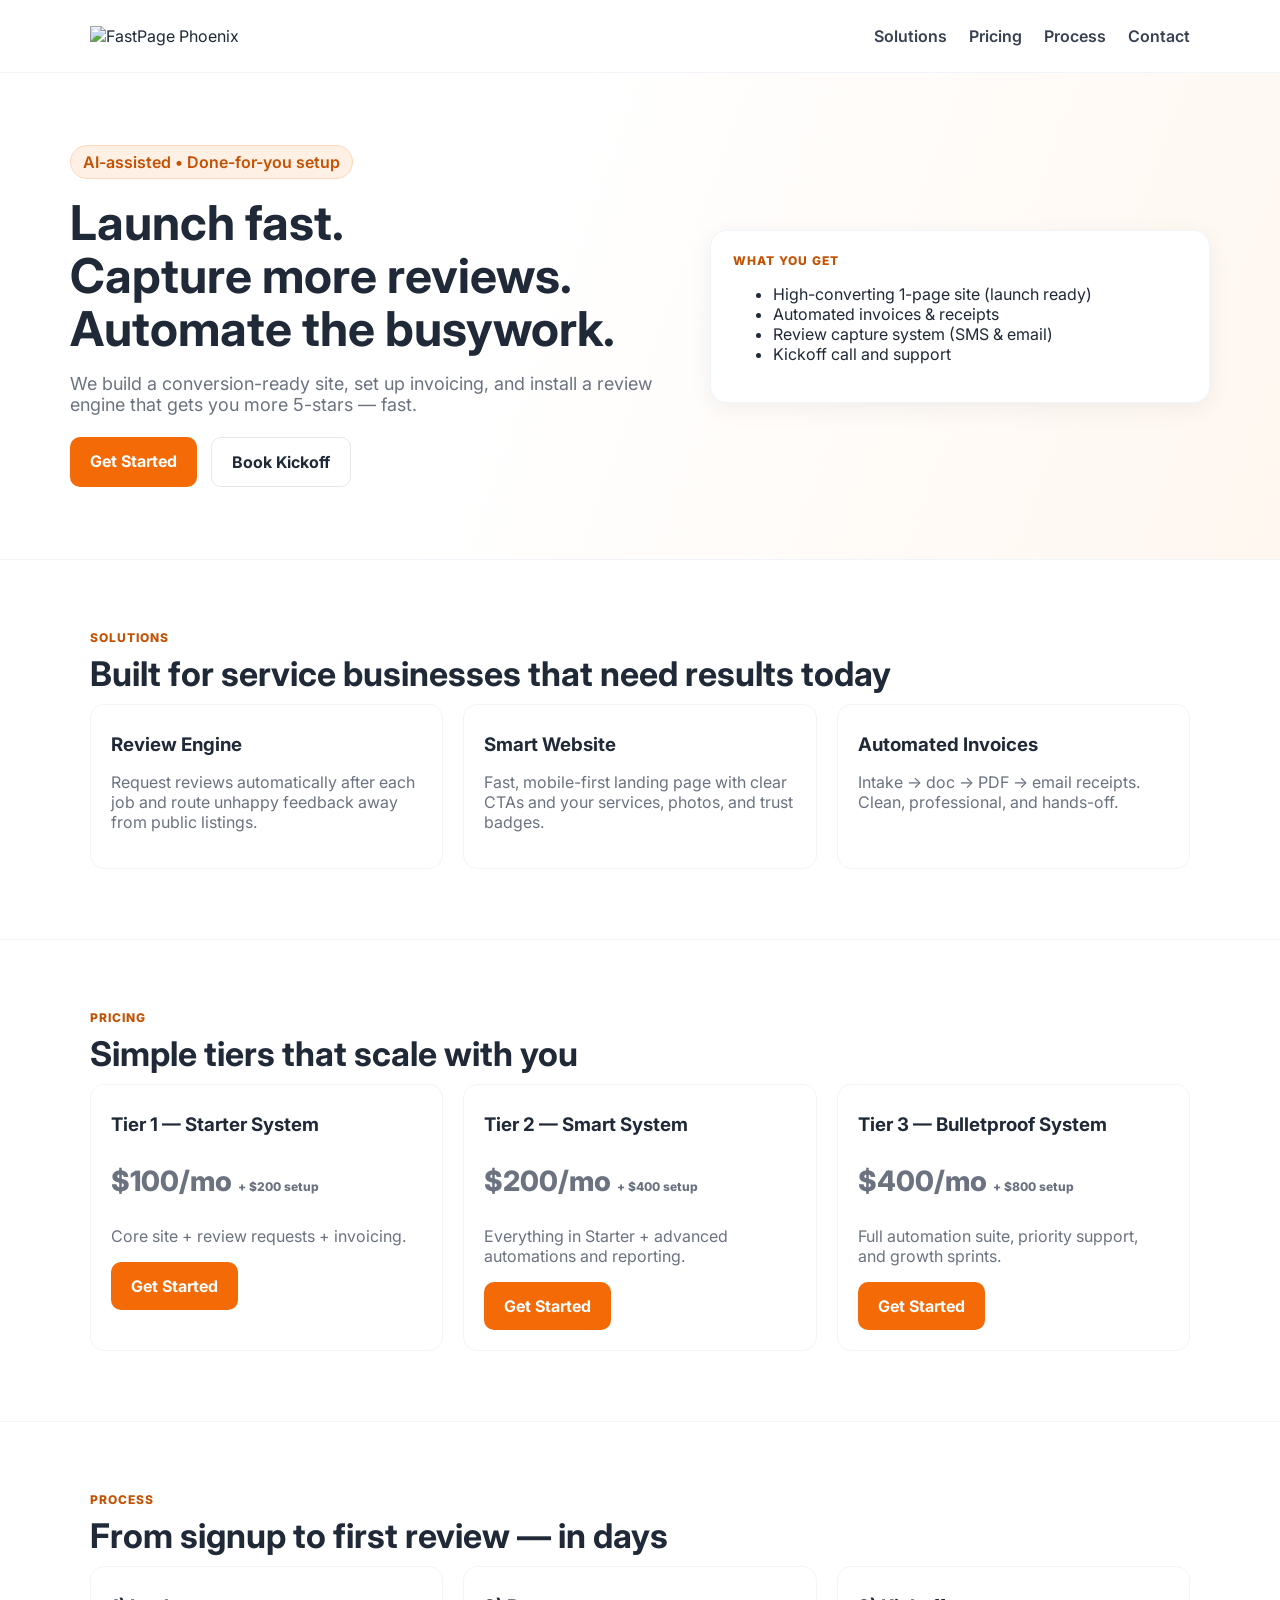
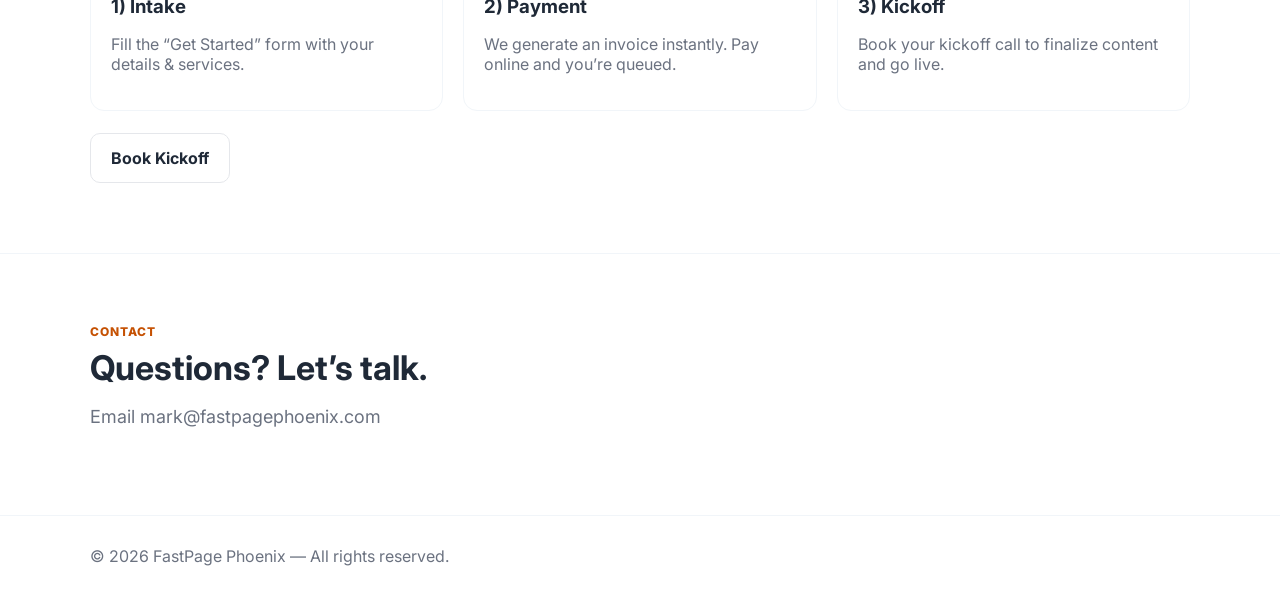
==== index.html @ f7ced263 "Rename assets/index.html to index.html" ====
<!doctype html>
<html lang="en">
<head>
  <meta charset="utf-8">
  <meta name="viewport" content="width=device-width,initial-scale=1">
  <title>FastPage Phoenix — Automated Websites & Reviews</title>
  <meta name="description" content="FastPage Phoenix helps local businesses launch fast websites, automate invoices, and capture more reviews.">
  <link rel="preconnect" href="https://fonts.googleapis.com"><link rel="preconnect" href="https://fonts.gstatic.com" crossorigin>
  <link href="https://fonts.googleapis.com/css2?family=Inter:wght@400;600;700;800&display=swap" rel="stylesheet">
  <link rel="stylesheet" href="assets/styles.css">
  <link rel="icon" href="assets/logo.png">
</head>
<body>

  <!-- Header -->
  <header class="header">
    <div class="container header-inner">
      <a class="logo" href="/"><img src="assets/logo.png" alt="FastPage Phoenix"></a>
      <nav class="nav" id="nav">
        <a href="#solutions">Solutions</a>
        <a href="#pricing">Pricing</a>
        <a href="#process">Process</a>
        <a href="#contact">Contact</a>
      </nav>
      <button class="menu-btn" onclick="document.getElementById('nav').style.display = (getComputedStyle(document.getElementById('nav')).display==='none'?'flex':'none')">
        Menu
      </button>
    </div>
  </header>

  <!-- Hero -->
  <section class="hero">
    <div class="container hero-inner">
      <div>
        <span class="badge">AI-assisted • Done-for-you setup</span>
        <h1>Launch fast. <br>Capture more reviews. <br>Automate the busywork.</h1>
        <p class="lede">We build a conversion-ready site, set up invoicing, and install a review engine that gets you more 5-stars — fast.</p>
        <div class="cta">
          <!-- Get Started (Google Form) -->
          <a class="btn btn-primary" target="_blank" rel="noopener"
             href="https://docs.google.com/forms/d/e/1FAIpQLSdMvU1Q_uMqbqT7hCtHx8H9uA9_5kSIBjVQcC4Zzkyh6FXNuA/viewform?usp=header">
            Get Started
          </a>
          <!-- Book Kickoff (Calendar) -->
          <a class="btn btn-ghost" target="_blank" rel="noopener"
             href="https://calendar.google.com/appointments/schedules/AcZssZ1zeyK4Tsy1887gyOezfktqXX1PxUopgLDgEw5p9P5_sXHx3xIissY-zIVmt_YNu31w_pUWY5rR">
            Book Kickoff
          </a>
        </div>
      </div>

      <!-- Quick explainer card -->
      <div class="hero-card">
        <div class="kicker">What you get</div>
        <ul>
          <li>High-converting 1-page site (launch ready)</li>
          <li>Automated invoices & receipts</li>
          <li>Review capture system (SMS & email)</li>
          <li>Kickoff call and support</li>
        </ul>
      </div>
    </div>
  </section>

  <!-- Solutions -->
  <section id="solutions" class="section">
    <div class="container">
      <div class="kicker">Solutions</div>
      <h2>Built for service businesses that need results today</h2>
      <div class="grid-3">
        <div class="card">
          <h3>Review Engine</h3>
          <p>Request reviews automatically after each job and route unhappy feedback away from public listings.</p>
        </div>
        <div class="card">
          <h3>Smart Website</h3>
          <p>Fast, mobile-first landing page with clear CTAs and your services, photos, and trust badges.</p>
        </div>
        <div class="card">
          <h3>Automated Invoices</h3>
          <p>Intake → doc → PDF → email receipts. Clean, professional, and hands-off.</p>
        </div>
      </div>
    </div>
  </section>

  <!-- Pricing -->
  <section id="pricing" class="section pricing">
    <div class="container">
      <div class="kicker">Pricing</div>
      <h2>Simple tiers that scale with you</h2>
      <div class="grid-3">
        <div class="card">
          <h3>Tier 1 — Starter System</h3>
          <p class="price">$100/mo <span class="small">+ $200 setup</span></p>
          <p>Core site + review requests + invoicing.</p>
          <a class="btn btn-primary" target="_blank" rel="noopener"
             href="https://docs.google.com/forms/d/e/1FAIpQLSdMvU1Q_uMqbqT7hCtHx8H9uA9_5kSIBjVQcC4Zzkyh6FXNuA/viewform?usp=header">Get Started</a>
        </div>
        <div class="card">
          <h3>Tier 2 — Smart System</h3>
          <p class="price">$200/mo <span class="small">+ $400 setup</span></p>
          <p>Everything in Starter + advanced automations and reporting.</p>
          <a class="btn btn-primary" target="_blank" rel="noopener"
             href="https://docs.google.com/forms/d/e/1FAIpQLSdMvU1Q_uMqbqT7hCtHx8H9uA9_5kSIBjVQcC4Zzkyh6FXNuA/viewform?usp=header">Get Started</a>
        </div>
        <div class="card">
          <h3>Tier 3 — Bulletproof System</h3>
          <p class="price">$400/mo <span class="small">+ $800 setup</span></p>
          <p>Full automation suite, priority support, and growth sprints.</p>
          <a class="btn btn-primary" target="_blank" rel="noopener"
             href="https://docs.google.com/forms/d/e/1FAIpQLSdMvU1Q_uMqbqT7hCtHx8H9uA9_5kSIBjVQcC4Zzkyh6FXNuA/viewform?usp=header">Get Started</a>
        </div>
      </div>
    </div>
  </section>

  <!-- Process -->
  <section id="process" class="section">
    <div class="container">
      <div class="kicker">Process</div>
      <h2>From signup to first review — in days</h2>
      <div class="grid-3">
        <div class="card"><h3>1) Intake</h3><p>Fill the “Get Started” form with your details & services.</p></div>
        <div class="card"><h3>2) Payment</h3><p>We generate an invoice instantly. Pay online and you’re queued.</p></div>
        <div class="card"><h3>3) Kickoff</h3><p>Book your kickoff call to finalize content and go live.</p></div>
      </div>
      <div class="cta" style="margin-top:22px">
        <a class="btn btn-ghost" target="_blank" rel="noopener"
           href="https://calendar.google.com/appointments/schedules/AcZssZ1zeyK4Tsy1887gyOezfktqXX1PxUopgLDgEw5p9P5_sXHx3xIissY-zIVmt_YNu31w_pUWY5rR">Book Kickoff</a>
      </div>
    </div>
  </section>

  <!-- Contact -->
  <section id="contact" class="section">
    <div class="container">
      <div class="kicker">Contact</div>
      <h2>Questions? Let’s talk.</h2>
      <p class="lede">Email <a href="mailto:mark@fastpagephoenix.com">mark@fastpagephoenix.com</a></p>
    </div>
  </section>

  <footer class="footer">
    <div class="container">© <span id="y"></span> FastPage Phoenix — All rights reserved.</div>
  </footer>
  <script>document.getElementById('y').textContent=new Date().getFullYear()</script>
</body>
</html>
---- assets/styles.css ----
/* assets/styles.css */
:root{
  --brand:#f36a06;           /* orange from your logo */
  --brand-dark:#c55103;
  --ink:#1f2937;
  --muted:#6b7280;
  --bg:#fff;
}

*{box-sizing:border-box}
html,body{margin:0;padding:0;font-family:Inter,system-ui,-apple-system,Segoe UI,Roboto,Helvetica,Arial,sans-serif;color:var(--ink);background:var(--bg)}
a{color:inherit;text-decoration:none}
.container{max-width:1140px;margin:0 auto;padding:0 20px}

/* Header */
.header{position:sticky;top:0;z-index:50;background:#fff;border-bottom:1px solid #f1f5f9}
.header-inner{display:flex;align-items:center;justify-content:space-between;height:72px}
.header .logo img{height:44px}
.nav{display:flex;gap:22px;align-items:center}
.nav a{color:#374151;font-weight:600}
.nav a:hover{color:var(--brand)}
.menu-btn{display:none;border:1px solid #e5e7eb;border-radius:8px;padding:8px 10px;background:#fff}

/* Hero */
.hero{background:linear-gradient(110deg,#fff 0%,#fff 40%,#fff7f0 100%)}
.hero-inner{display:grid;grid-template-columns:1.2fr 1fr;gap:40px;align-items:center;padding:72px 0}
.badge{display:inline-flex;gap:8px;align-items:center;background:#fff0e6;color:var(--brand-dark);border:1px solid #ffd8bb;padding:6px 12px;border-radius:999px;font-weight:600}
h1{font-size:48px;line-height:1.1;margin:18px 0 10px}
.lede{font-size:18px;color:var(--muted)}
.cta{margin-top:22px;display:flex;gap:14px;flex-wrap:wrap}
.btn{display:inline-block;padding:14px 20px;border-radius:10px;font-weight:700}
.btn-primary{background:var(--brand);color:#fff}
.btn-primary:hover{background:var(--brand-dark)}
.btn-ghost{border:1px solid #e5e7eb}
.hero-card{background:#fff;border:1px solid #f1f5f9;border-radius:16px;padding:22px;box-shadow:0 6px 24px rgba(0,0,0,.06)}

/* Sections */
.section{padding:70px 0;border-top:1px solid #f1f5f9}
.kicker{color:var(--brand-dark);font-weight:800;letter-spacing:.08em;text-transform:uppercase;font-size:12px}
.section h2{font-size:34px;margin:8px 0 10px}
.grid-3{display:grid;grid-template-columns:repeat(3,1fr);gap:20px}
.card{background:#fff;border:1px solid #f1f5f9;border-radius:14px;padding:20px}
.card h3{margin:8px 0 6px}
.card p{color:var(--muted)}

.pricing .price{font-size:28px;font-weight:800}
.small{font-size:12px;color:var(--muted)}

/* Footer */
.footer{padding:30px 0;border-top:1px solid #f1f5f9;color:#6b7280}

/* Mobile */
@media(max-width:960px){
  .hero-inner{grid-template-columns:1fr}
  .nav{display:none}
  .menu-btn{display:block}
}
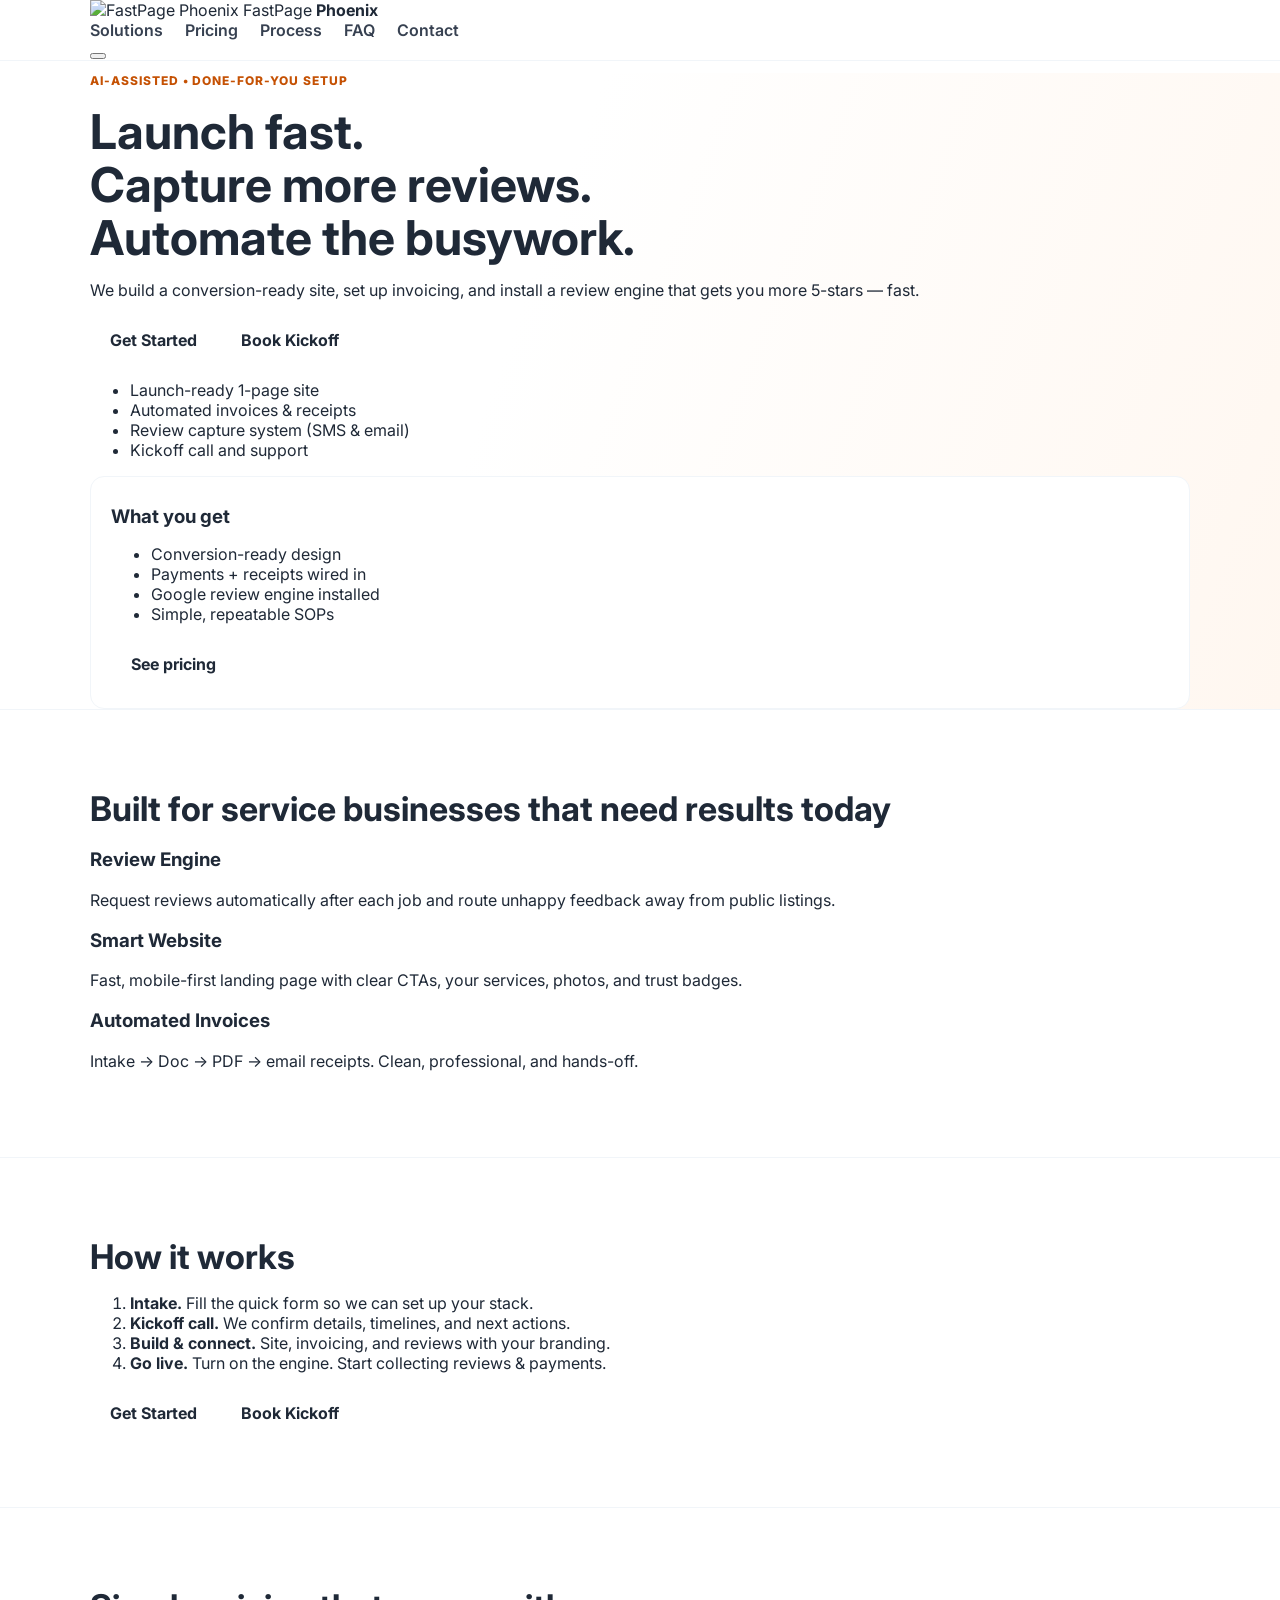
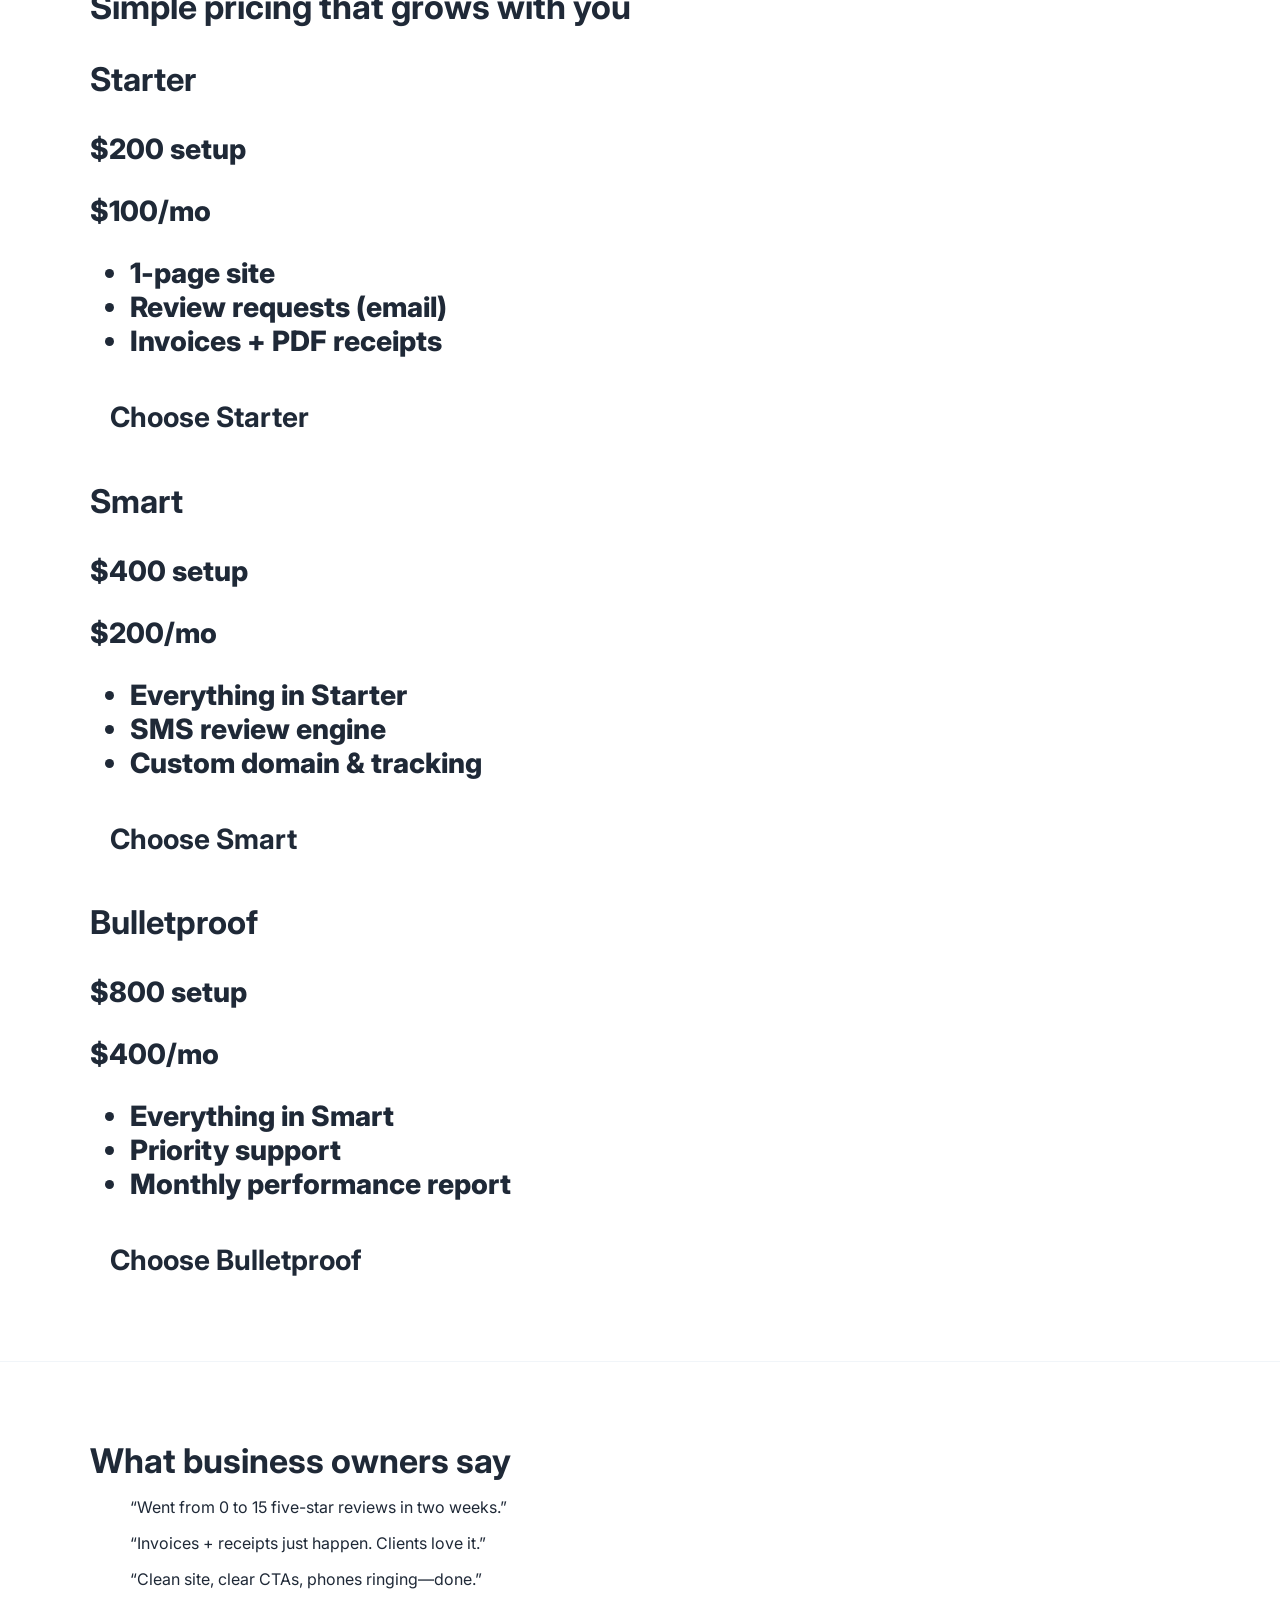
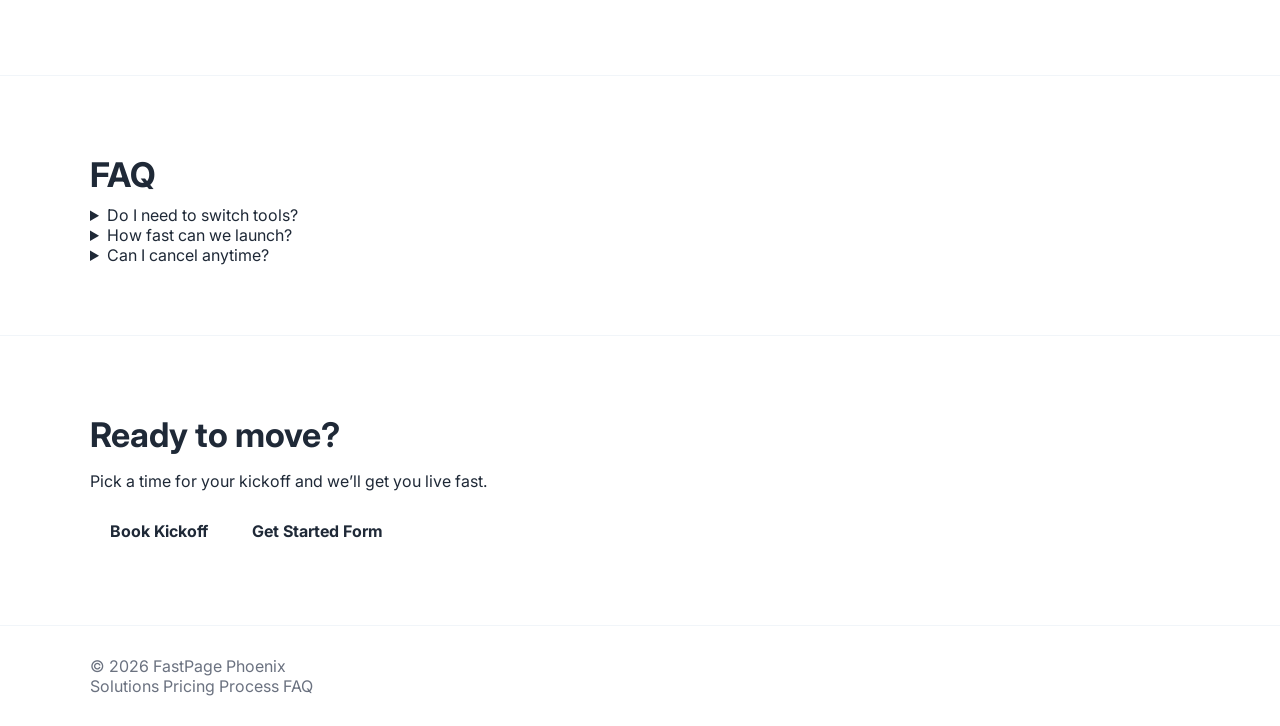
==== commit 8497c3bb: "Polish homepage layout and styles" ====
--- a/index.html
+++ b/index.html
@@ -1,149 +1,235 @@
 <!doctype html>
 <html lang="en">
 <head>
-  <meta charset="utf-8">
-  <meta name="viewport" content="width=device-width,initial-scale=1">
-  <title>FastPage Phoenix — Automated Websites & Reviews</title>
-  <meta name="description" content="FastPage Phoenix helps local businesses launch fast websites, automate invoices, and capture more reviews.">
-  <link rel="preconnect" href="https://fonts.googleapis.com"><link rel="preconnect" href="https://fonts.gstatic.com" crossorigin>
+  <meta charset="utf-8" />
+  <meta name="viewport" content="width=device-width, initial-scale=1" />
+  <title>FastPage Phoenix — Reviews, Websites & Automation</title>
+  <meta name="description" content="Launch fast. Capture more reviews. Automate the busywork. FastPage Phoenix builds a conversion-ready site, installs a review engine, and automates invoices—fast." />
+
+  <!-- Open Graph -->
+  <meta property="og:title" content="FastPage Phoenix — Reviews, Websites & Automation">
+  <meta property="og:description" content="Launch fast. Capture more reviews. Automate the busywork.">
+  <meta property="og:type" content="website">
+  <meta property="og:url" content="https://fastpagephoenix.github.io/">
+  <meta property="og:image" content="https://fastpagephoenix.github.io/images/logo.png">
+
+  <!-- Fav/Icon -->
+  <link rel="icon" href="images/logo.png" />
+
+  <!-- Fonts + CSS -->
+  <link rel="preconnect" href="https://fonts.gstatic.com" crossorigin>
   <link href="https://fonts.googleapis.com/css2?family=Inter:wght@400;600;700;800&display=swap" rel="stylesheet">
-  <link rel="stylesheet" href="assets/styles.css">
-  <link rel="icon" href="assets/logo.png">
+  <link rel="stylesheet" href="styles.css" />
 </head>
 <body>
 
   <!-- Header -->
   <header class="header">
-    <div class="container header-inner">
-      <a class="logo" href="/"><img src="assets/logo.png" alt="FastPage Phoenix"></a>
+    <div class="container header__inner">
+      <a href="#" class="brand">
+        <img src="images/logo.png" alt="FastPage Phoenix" class="brand__logo">
+        <span class="brand__text">FastPage <strong>Phoenix</strong></span>
+      </a>
+
       <nav class="nav" id="nav">
         <a href="#solutions">Solutions</a>
         <a href="#pricing">Pricing</a>
         <a href="#process">Process</a>
-        <a href="#contact">Contact</a>
+        <a href="#faq">FAQ</a>
+        <a href="#contact" class="nav__cta">Contact</a>
       </nav>
-      <button class="menu-btn" onclick="document.getElementById('nav').style.display = (getComputedStyle(document.getElementById('nav')).display==='none'?'flex':'none')">
-        Menu
+
+      <button class="menu" aria-label="Open menu" id="menuBtn">
+        <span></span><span></span><span></span>
       </button>
     </div>
   </header>
 
   <!-- Hero -->
   <section class="hero">
-    <div class="container hero-inner">
-      <div>
-        <span class="badge">AI-assisted • Done-for-you setup</span>
-        <h1>Launch fast. <br>Capture more reviews. <br>Automate the busywork.</h1>
-        <p class="lede">We build a conversion-ready site, set up invoicing, and install a review engine that gets you more 5-stars — fast.</p>
-        <div class="cta">
-          <!-- Get Started (Google Form) -->
-          <a class="btn btn-primary" target="_blank" rel="noopener"
-             href="https://docs.google.com/forms/d/e/1FAIpQLSdMvU1Q_uMqbqT7hCtHx8H9uA9_5kSIBjVQcC4Zzkyh6FXNuA/viewform?usp=header">
-            Get Started
-          </a>
-          <!-- Book Kickoff (Calendar) -->
-          <a class="btn btn-ghost" target="_blank" rel="noopener"
-             href="https://calendar.google.com/appointments/schedules/AcZssZ1zeyK4Tsy1887gyOezfktqXX1PxUopgLDgEw5p9P5_sXHx3xIissY-zIVmt_YNu31w_pUWY5rR">
-            Book Kickoff
-          </a>
-        </div>
-      </div>
-
-      <!-- Quick explainer card -->
-      <div class="hero-card">
-        <div class="kicker">What you get</div>
-        <ul>
-          <li>High-converting 1-page site (launch ready)</li>
+    <div class="container hero__inner">
+      <div class="hero__copy">
+        <p class="kicker">AI-assisted • Done-for-you setup</p>
+        <h1>Launch fast. <br class="br-md">Capture more reviews. <br class="br-md">Automate the busywork.</h1>
+        <p class="lead">
+          We build a conversion-ready site, set up invoicing, and install a review engine that gets you more 5-stars — fast.
+        </p>
+        <div class="ctas">
+          <a class="btn btn--primary" href="https://docs.google.com/forms/d/e/1FAIpQLSdMvU1Q_uMqbqT7hCtHx8H9uA9_5kSIBjVQcC4Zzkyh6FXNuA/viewform?usp=header" target="_blank" rel="noopener">Get Started</a>
+          <a class="btn btn--ghost" href="https://calendar.google.com/appointments/schedules/AcZssZ1zeyK4Tsy1887gyOezfktqXX1PxUopgLDgEw5p9P5_sXHx3xIissY-zIVmt_YNu31w_pUWY5rR" target="_blank" rel="noopener">Book Kickoff</a>
+        </div>
+
+        <ul class="bullets">
+          <li>Launch-ready 1-page site</li>
           <li>Automated invoices & receipts</li>
           <li>Review capture system (SMS & email)</li>
           <li>Kickoff call and support</li>
         </ul>
       </div>
+
+      <div class="hero__card">
+        <div class="card">
+          <h3>What you get</h3>
+          <ul>
+            <li>Conversion-ready design</li>
+            <li>Payments + receipts wired in</li>
+            <li>Google review engine installed</li>
+            <li>Simple, repeatable SOPs</li>
+          </ul>
+          <a class="btn btn--primary btn--block" href="#pricing">See pricing</a>
+        </div>
+      </div>
     </div>
   </section>
 
   <!-- Solutions -->
-  <section id="solutions" class="section">
-    <div class="container">
-      <div class="kicker">Solutions</div>
+  <section class="section" id="solutions">
+    <div class="container">
       <h2>Built for service businesses that need results today</h2>
-      <div class="grid-3">
-        <div class="card">
+
+      <div class="grid grid--3">
+        <div class="feature">
           <h3>Review Engine</h3>
           <p>Request reviews automatically after each job and route unhappy feedback away from public listings.</p>
         </div>
-        <div class="card">
+        <div class="feature">
           <h3>Smart Website</h3>
-          <p>Fast, mobile-first landing page with clear CTAs and your services, photos, and trust badges.</p>
-        </div>
-        <div class="card">
+          <p>Fast, mobile-first landing page with clear CTAs, your services, photos, and trust badges.</p>
+        </div>
+        <div class="feature">
           <h3>Automated Invoices</h3>
-          <p>Intake → doc → PDF → email receipts. Clean, professional, and hands-off.</p>
-        </div>
+          <p>Intake → Doc → PDF → email receipts. Clean, professional, and hands-off.</p>
+        </div>
+      </div>
+    </div>
+  </section>
+
+  <!-- Process -->
+  <section class="section alt" id="process">
+    <div class="container">
+      <h2>How it works</h2>
+      <ol class="steps">
+        <li><strong>Intake.</strong> Fill the quick form so we can set up your stack.</li>
+        <li><strong>Kickoff call.</strong> We confirm details, timelines, and next actions.</li>
+        <li><strong>Build & connect.</strong> Site, invoicing, and reviews with your branding.</li>
+        <li><strong>Go live.</strong> Turn on the engine. Start collecting reviews & payments.</li>
+      </ol>
+      <div class="ctas">
+        <a class="btn btn--primary" href="https://docs.google.com/forms/d/e/1FAIpQLSdMvU1Q_uMqbqT7hCtHx8H9uA9_5kSIBjVQcC4Zzkyh6FXNuA/viewform?usp=header" target="_blank" rel="noopener">Get Started</a>
+        <a class="btn btn--ghost" href="https://calendar.google.com/appointments/schedules/AcZssZ1zeyK4Tsy1887gyOezfktqXX1PxUopgLDgEw5p9P5_sXHx3xIissY-zIVmt_YNu31w_pUWY5rR" target="_blank" rel="noopener">Book Kickoff</a>
       </div>
     </div>
   </section>
 
   <!-- Pricing -->
-  <section id="pricing" class="section pricing">
-    <div class="container">
-      <div class="kicker">Pricing</div>
-      <h2>Simple tiers that scale with you</h2>
-      <div class="grid-3">
-        <div class="card">
-          <h3>Tier 1 — Starter System</h3>
-          <p class="price">$100/mo <span class="small">+ $200 setup</span></p>
-          <p>Core site + review requests + invoicing.</p>
-          <a class="btn btn-primary" target="_blank" rel="noopener"
-             href="https://docs.google.com/forms/d/e/1FAIpQLSdMvU1Q_uMqbqT7hCtHx8H9uA9_5kSIBjVQcC4Zzkyh6FXNuA/viewform?usp=header">Get Started</a>
-        </div>
-        <div class="card">
-          <h3>Tier 2 — Smart System</h3>
-          <p class="price">$200/mo <span class="small">+ $400 setup</span></p>
-          <p>Everything in Starter + advanced automations and reporting.</p>
-          <a class="btn btn-primary" target="_blank" rel="noopener"
-             href="https://docs.google.com/forms/d/e/1FAIpQLSdMvU1Q_uMqbqT7hCtHx8H9uA9_5kSIBjVQcC4Zzkyh6FXNuA/viewform?usp=header">Get Started</a>
-        </div>
-        <div class="card">
-          <h3>Tier 3 — Bulletproof System</h3>
-          <p class="price">$400/mo <span class="small">+ $800 setup</span></p>
-          <p>Full automation suite, priority support, and growth sprints.</p>
-          <a class="btn btn-primary" target="_blank" rel="noopener"
-             href="https://docs.google.com/forms/d/e/1FAIpQLSdMvU1Q_uMqbqT7hCtHx8H9uA9_5kSIBjVQcC4Zzkyh6FXNuA/viewform?usp=header">Get Started</a>
-        </div>
-      </div>
-    </div>
-  </section>
-
-  <!-- Process -->
-  <section id="process" class="section">
-    <div class="container">
-      <div class="kicker">Process</div>
-      <h2>From signup to first review — in days</h2>
-      <div class="grid-3">
-        <div class="card"><h3>1) Intake</h3><p>Fill the “Get Started” form with your details & services.</p></div>
-        <div class="card"><h3>2) Payment</h3><p>We generate an invoice instantly. Pay online and you’re queued.</p></div>
-        <div class="card"><h3>3) Kickoff</h3><p>Book your kickoff call to finalize content and go live.</p></div>
-      </div>
-      <div class="cta" style="margin-top:22px">
-        <a class="btn btn-ghost" target="_blank" rel="noopener"
-           href="https://calendar.google.com/appointments/schedules/AcZssZ1zeyK4Tsy1887gyOezfktqXX1PxUopgLDgEw5p9P5_sXHx3xIissY-zIVmt_YNu31w_pUWY5rR">Book Kickoff</a>
-      </div>
+  <section class="section" id="pricing">
+    <div class="container">
+      <h2>Simple pricing that grows with you</h2>
+      <div class="grid grid--3 pricing">
+        <div class="price">
+          <h3>Starter</h3>
+          <p class="price__num">$200 <span>setup</span></p>
+          <p class="price__sub">$100/mo</p>
+          <ul>
+            <li>1-page site</li>
+            <li>Review requests (email)</li>
+            <li>Invoices + PDF receipts</li>
+          </ul>
+          <a class="btn btn--primary btn--block" href="#process">Choose Starter</a>
+        </div>
+
+        <div class="price price--focus">
+          <h3>Smart</h3>
+          <p class="price__num">$400 <span>setup</span></p>
+          <p class="price__sub">$200/mo</p>
+          <ul>
+            <li>Everything in Starter</li>
+            <li>SMS review engine</li>
+            <li>Custom domain & tracking</li>
+          </ul>
+          <a class="btn btn--primary btn--block" href="#process">Choose Smart</a>
+        </div>
+
+        <div class="price">
+          <h3>Bulletproof</h3>
+          <p class="price__num">$800 <span>setup</span></p>
+          <p class="price__sub">$400/mo</p>
+          <ul>
+            <li>Everything in Smart</li>
+            <li>Priority support</li>
+            <li>Monthly performance report</li>
+          </ul>
+          <a class="btn btn--primary btn--block" href="#process">Choose Bulletproof</a>
+        </div>
+      </div>
+    </div>
+  </section>
+
+  <!-- Social proof (placeholder) -->
+  <section class="section alt">
+    <div class="container">
+      <h2>What business owners say</h2>
+      <div class="grid grid--3 testimonials">
+        <blockquote>“Went from 0 to 15 five-star reviews in two weeks.”</blockquote>
+        <blockquote>“Invoices + receipts just happen. Clients love it.”</blockquote>
+        <blockquote>“Clean site, clear CTAs, phones ringing—done.”</blockquote>
+      </div>
+    </div>
+  </section>
+
+  <!-- FAQ -->
+  <section class="section" id="faq">
+    <div class="container">
+      <h2>FAQ</h2>
+      <details>
+        <summary>Do I need to switch tools?</summary>
+        <p>No. We connect to what you already use where possible and keep it simple.</p>
+      </details>
+      <details>
+        <summary>How fast can we launch?</summary>
+        <p>Often within a few days after kickoff—your content + availability determine speed.</p>
+      </details>
+      <details>
+        <summary>Can I cancel anytime?</summary>
+        <p>Yes. No long-term contracts.</p>
+      </details>
     </div>
   </section>
 
   <!-- Contact -->
-  <section id="contact" class="section">
-    <div class="container">
-      <div class="kicker">Contact</div>
-      <h2>Questions? Let’s talk.</h2>
-      <p class="lede">Email <a href="mailto:mark@fastpagephoenix.com">mark@fastpagephoenix.com</a></p>
-    </div>
-  </section>
-
+  <section class="section alt" id="contact">
+    <div class="container contact">
+      <div>
+        <h2>Ready to move?</h2>
+        <p>Pick a time for your kickoff and we’ll get you live fast.</p>
+        <div class="ctas">
+          <a class="btn btn--primary" href="https://calendar.google.com/appointments/schedules/AcZssZ1zeyK4Tsy1887gyOezfktqXX1PxUopgLDgEw5p9P5_sXHx3xIissY-zIVmt_YNu31w_pUWY5rR" target="_blank" rel="noopener">Book Kickoff</a>
+          <a class="btn btn--ghost" href="https://docs.google.com/forms/d/e/1FAIpQLSdMvU1Q_uMqbqT7hCtHx8H9uA9_5kSIBjVQcC4Zzkyh6FXNuA/viewform?usp=header" target="_blank" rel="noopener">Get Started Form</a>
+        </div>
+      </div>
+    </div>
+  </section>
+
+  <!-- Footer -->
   <footer class="footer">
-    <div class="container">© <span id="y"></span> FastPage Phoenix — All rights reserved.</div>
+    <div class="container footer__inner">
+      <span>© <span id="year"></span> FastPage Phoenix</span>
+      <nav class="footer__nav">
+        <a href="#solutions">Solutions</a>
+        <a href="#pricing">Pricing</a>
+        <a href="#process">Process</a>
+        <a href="#faq">FAQ</a>
+      </nav>
+    </div>
   </footer>
-  <script>document.getElementById('y').textContent=new Date().getFullYear()</script>
+
+  <script>
+    // mobile menu
+    const menuBtn = document.getElementById('menuBtn');
+    const nav = document.getElementById('nav');
+    menuBtn.addEventListener('click', () => nav.classList.toggle('nav--open'));
+    // year
+    document.getElementById('year').textContent = new Date().getFullYear();
+  </script>
 </body>
 </html>
--- a/styles.css
+++ b/styles.css
@@ -0,0 +1,57 @@
+/* assets/styles.css */
+:root{
+  --brand:#f36a06;           /* orange from your logo */
+  --brand-dark:#c55103;
+  --ink:#1f2937;
+  --muted:#6b7280;
+  --bg:#fff;
+}
+
+*{box-sizing:border-box}
+html,body{margin:0;padding:0;font-family:Inter,system-ui,-apple-system,Segoe UI,Roboto,Helvetica,Arial,sans-serif;color:var(--ink);background:var(--bg)}
+a{color:inherit;text-decoration:none}
+.container{max-width:1140px;margin:0 auto;padding:0 20px}
+
+/* Header */
+.header{position:sticky;top:0;z-index:50;background:#fff;border-bottom:1px solid #f1f5f9}
+.header-inner{display:flex;align-items:center;justify-content:space-between;height:72px}
+.header .logo img{height:44px}
+.nav{display:flex;gap:22px;align-items:center}
+.nav a{color:#374151;font-weight:600}
+.nav a:hover{color:var(--brand)}
+.menu-btn{display:none;border:1px solid #e5e7eb;border-radius:8px;padding:8px 10px;background:#fff}
+
+/* Hero */
+.hero{background:linear-gradient(110deg,#fff 0%,#fff 40%,#fff7f0 100%)}
+.hero-inner{display:grid;grid-template-columns:1.2fr 1fr;gap:40px;align-items:center;padding:72px 0}
+.badge{display:inline-flex;gap:8px;align-items:center;background:#fff0e6;color:var(--brand-dark);border:1px solid #ffd8bb;padding:6px 12px;border-radius:999px;font-weight:600}
+h1{font-size:48px;line-height:1.1;margin:18px 0 10px}
+.lede{font-size:18px;color:var(--muted)}
+.cta{margin-top:22px;display:flex;gap:14px;flex-wrap:wrap}
+.btn{display:inline-block;padding:14px 20px;border-radius:10px;font-weight:700}
+.btn-primary{background:var(--brand);color:#fff}
+.btn-primary:hover{background:var(--brand-dark)}
+.btn-ghost{border:1px solid #e5e7eb}
+.hero-card{background:#fff;border:1px solid #f1f5f9;border-radius:16px;padding:22px;box-shadow:0 6px 24px rgba(0,0,0,.06)}
+
+/* Sections */
+.section{padding:70px 0;border-top:1px solid #f1f5f9}
+.kicker{color:var(--brand-dark);font-weight:800;letter-spacing:.08em;text-transform:uppercase;font-size:12px}
+.section h2{font-size:34px;margin:8px 0 10px}
+.grid-3{display:grid;grid-template-columns:repeat(3,1fr);gap:20px}
+.card{background:#fff;border:1px solid #f1f5f9;border-radius:14px;padding:20px}
+.card h3{margin:8px 0 6px}
+.card p{color:var(--muted)}
+
+.pricing .price{font-size:28px;font-weight:800}
+.small{font-size:12px;color:var(--muted)}
+
+/* Footer */
+.footer{padding:30px 0;border-top:1px solid #f1f5f9;color:#6b7280}
+
+/* Mobile */
+@media(max-width:960px){
+  .hero-inner{grid-template-columns:1fr}
+  .nav{display:none}
+  .menu-btn{display:block}
+}
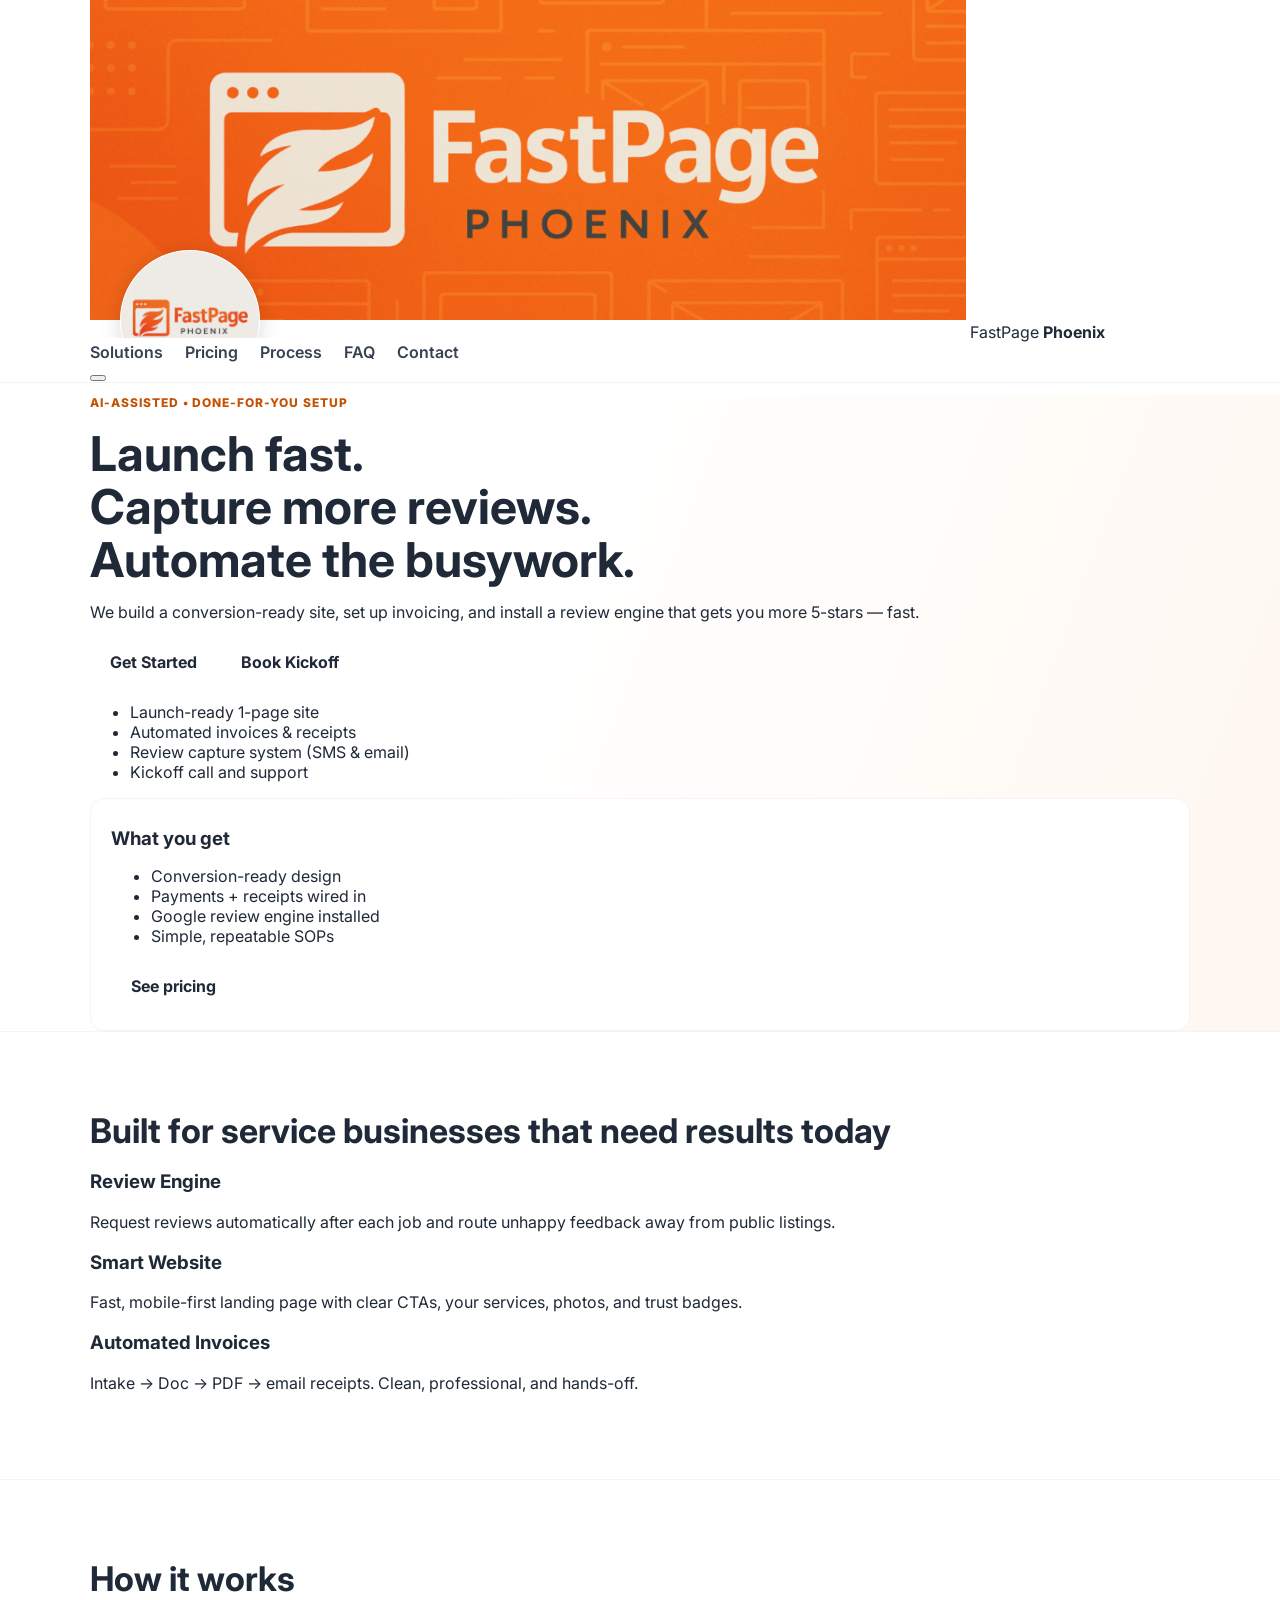
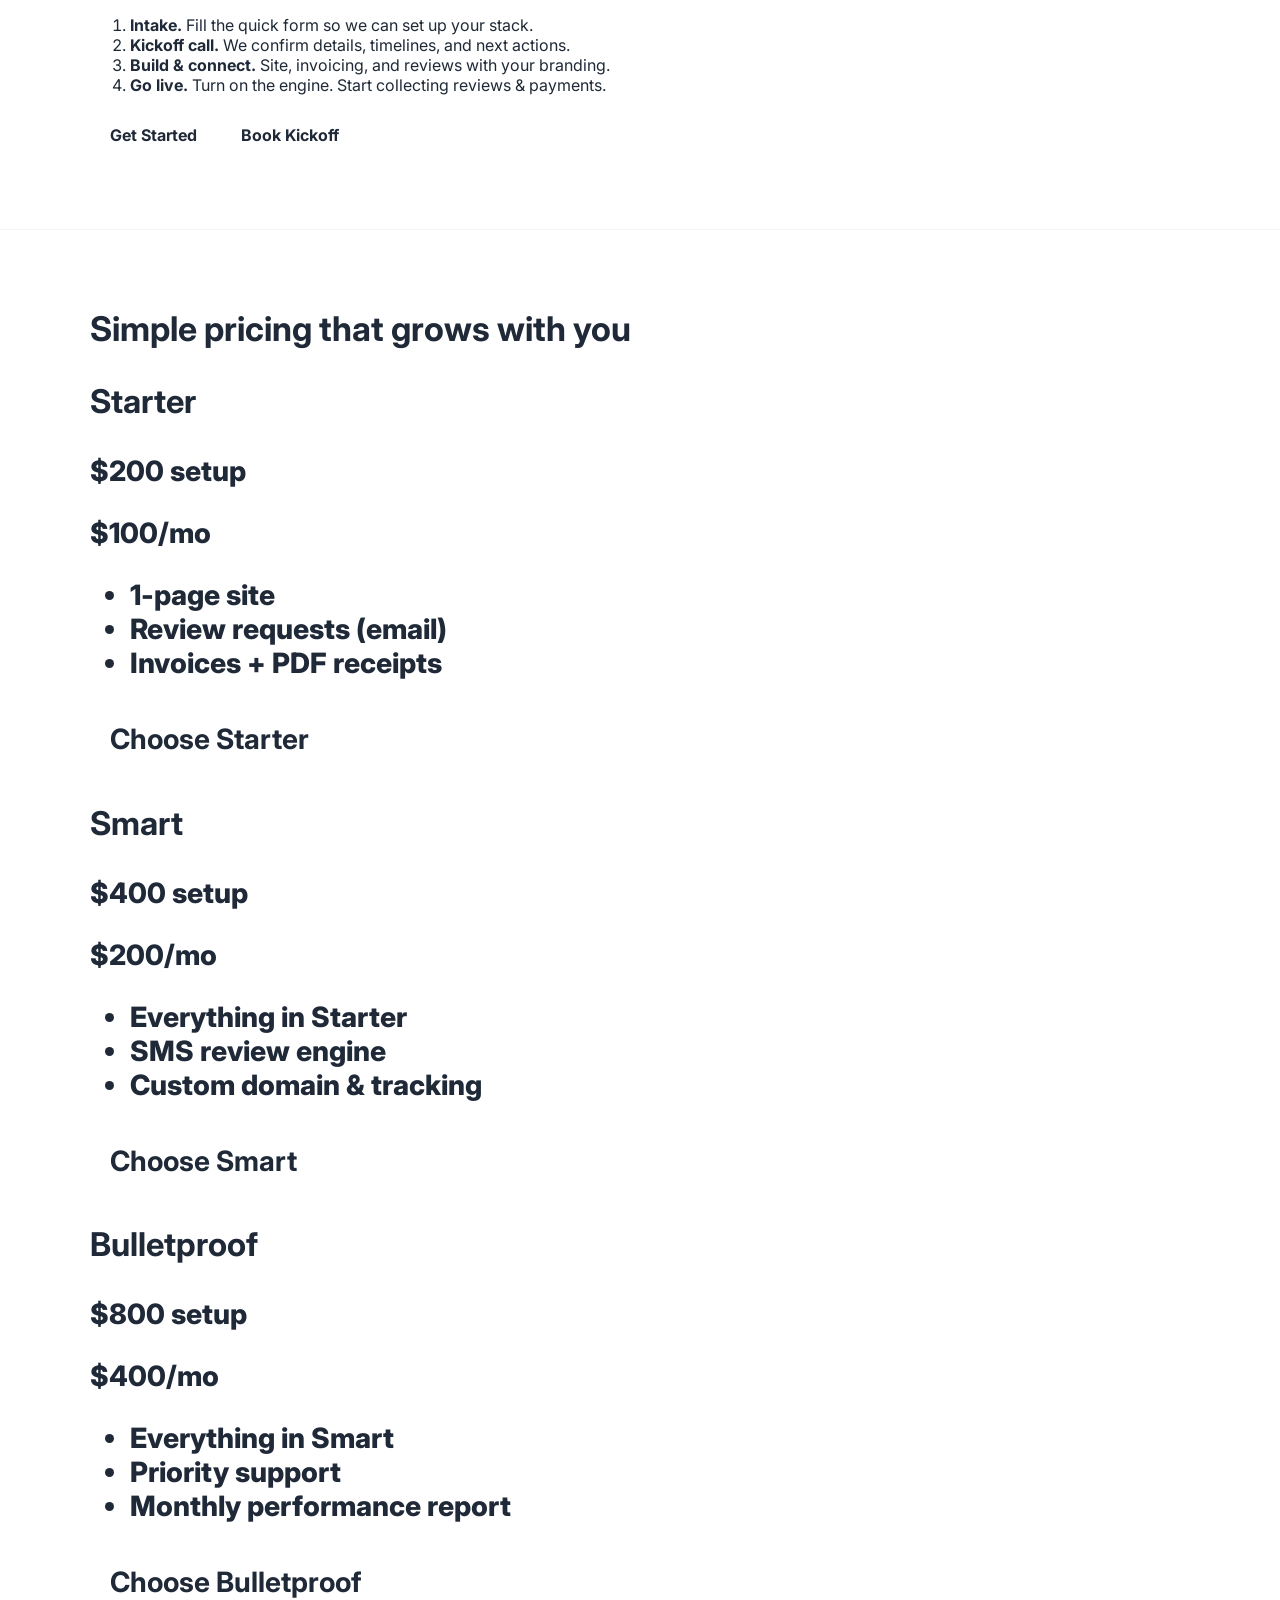
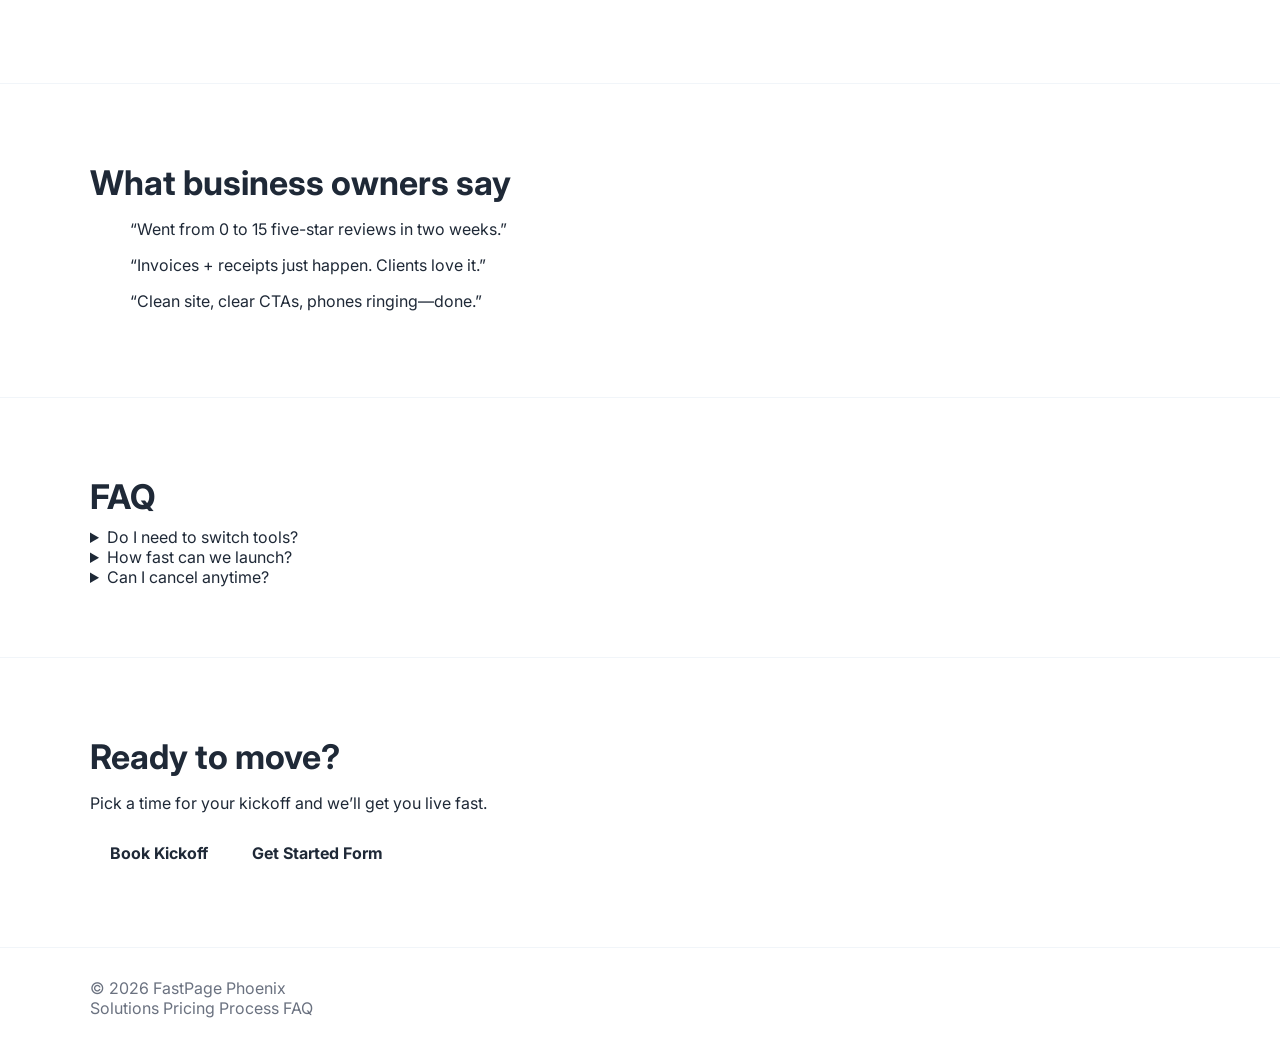
==== commit 8af2cab9: "Update index.html for logo" ====
--- a/index.html
+++ b/index.html
@@ -14,7 +14,7 @@
   <meta property="og:image" content="https://fastpagephoenix.github.io/images/logo.png">
 
   <!-- Fav/Icon -->
-  <link rel="icon" href="images/logo.png" />
+  <link rel="icon" href="logo.png" />
 
   <!-- Fonts + CSS -->
   <link rel="preconnect" href="https://fonts.gstatic.com" crossorigin>
@@ -27,7 +27,7 @@
   <header class="header">
     <div class="container header__inner">
       <a href="#" class="brand">
-        <img src="images/logo.png" alt="FastPage Phoenix" class="brand__logo">
+        <img src="logo.png" alt="FastPage Phoenix" class="brand__logo">
         <span class="brand__text">FastPage <strong>Phoenix</strong></span>
       </a>
 
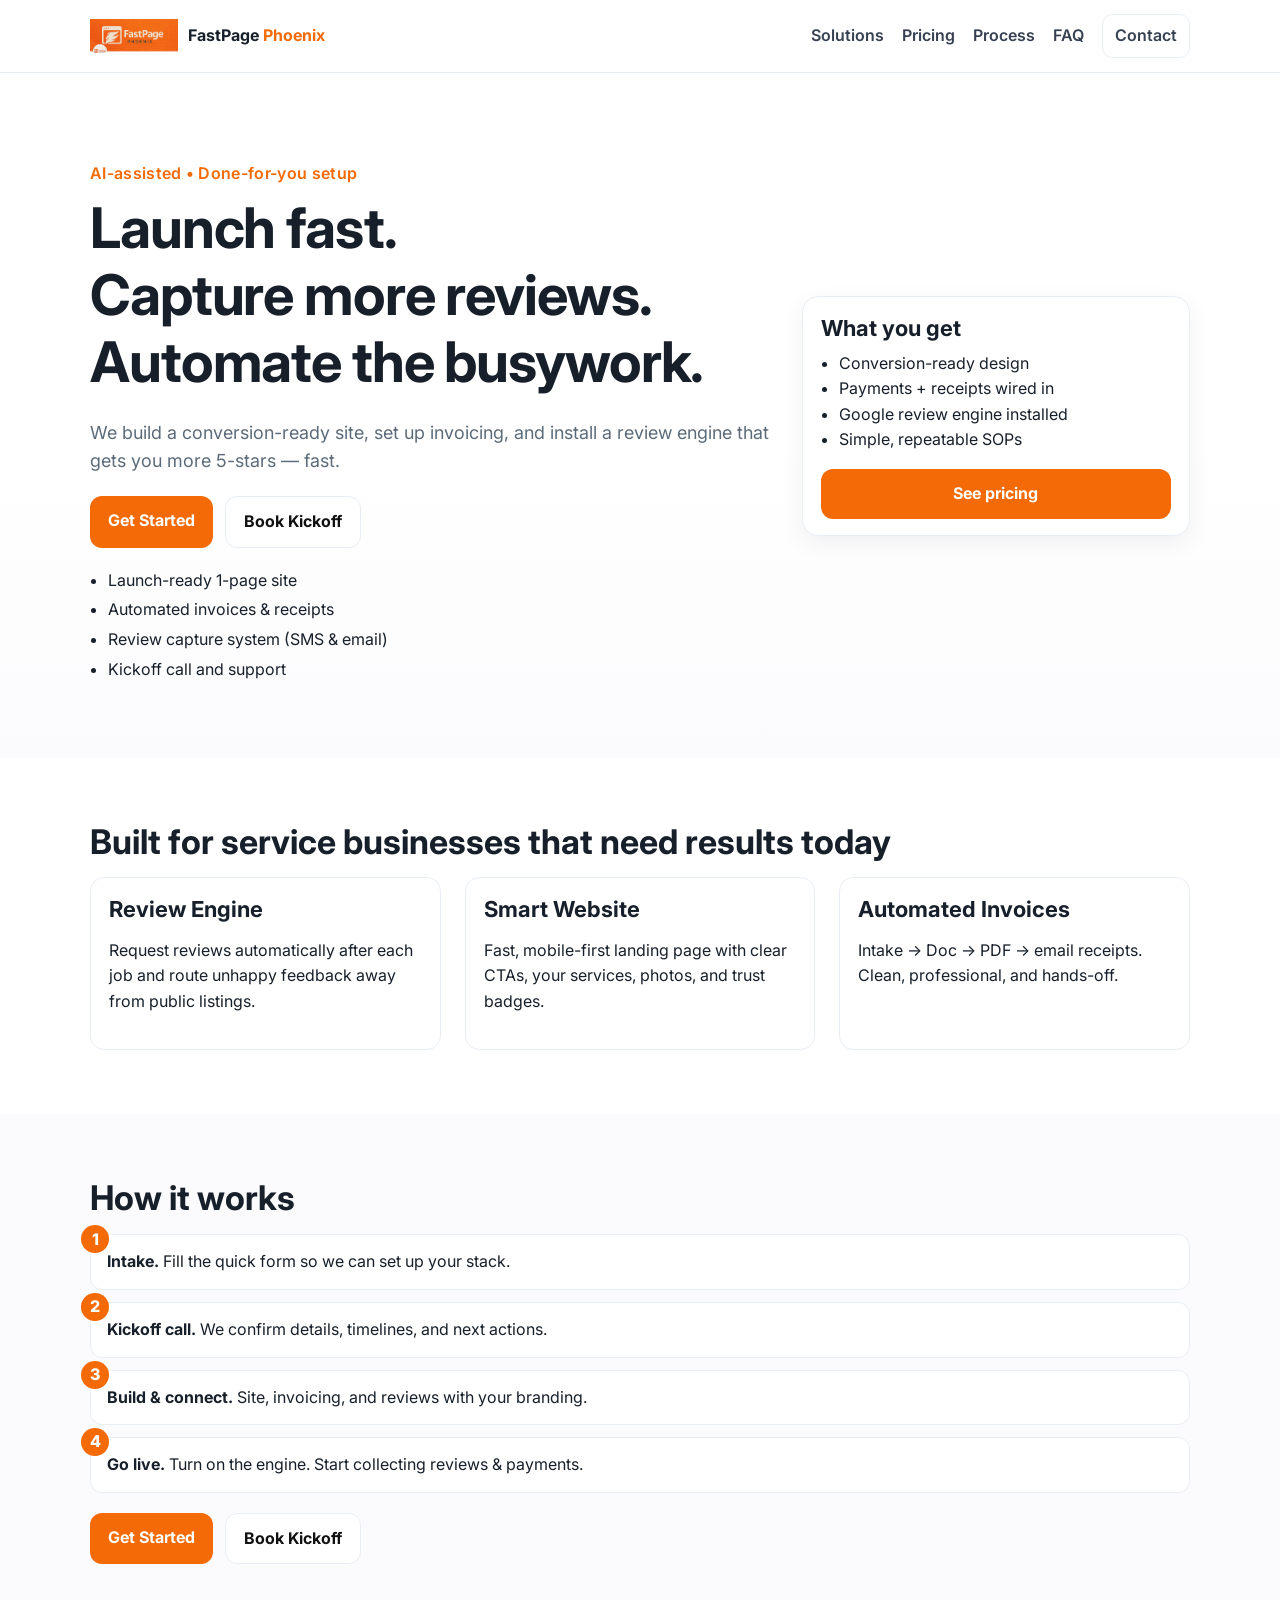
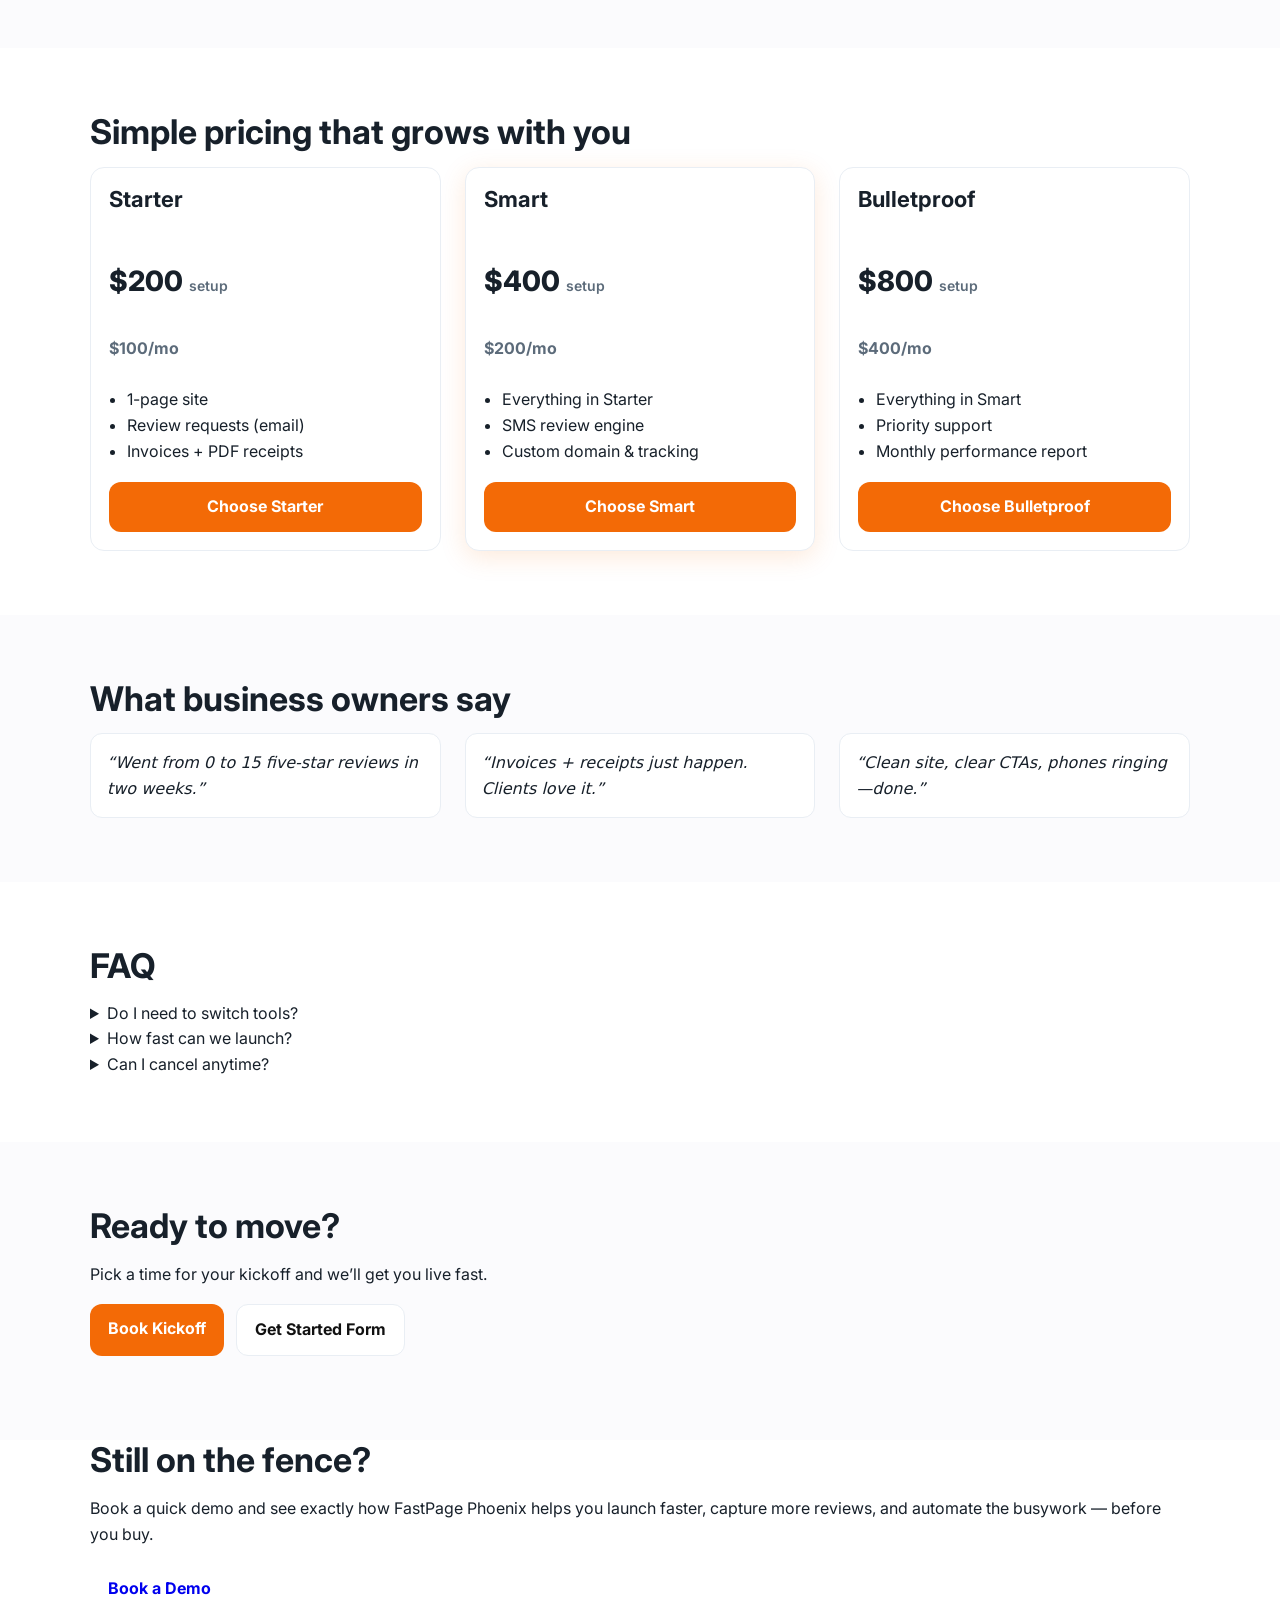
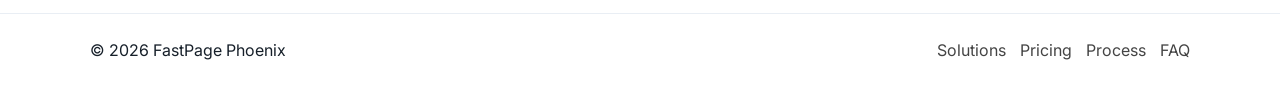
==== commit 3f206ae8: "Update index.html for demo addition" ====
--- a/index.html
+++ b/index.html
@@ -210,6 +210,15 @@
     </div>
   </section>
 
+  <!-- Demo Section -->
+<section class="demo">
+  <div class="container">
+    <h2>Still on the fence?</h2>
+    <p>Book a quick demo and see exactly how FastPage Phoenix helps you launch faster, capture more reviews, and automate the busywork — before you buy.</p>
+    <a href="#contact" class="btn">Book a Demo</a>
+  </div>
+</section>
+
   <!-- Footer -->
   <footer class="footer">
     <div class="container footer__inner">
--- a/styles.css
+++ b/styles.css
@@ -1,57 +1,125 @@
-/* assets/styles.css */
 :root{
-  --brand:#f36a06;           /* orange from your logo */
-  --brand-dark:#c55103;
-  --ink:#1f2937;
-  --muted:#6b7280;
-  --bg:#fff;
+  --brand:#f36a06;      /* orange from your logo */
+  --ink:#17202A;
+  --muted:#5c6b7a;
+  --bg:#ffffff;
+  --alt:#fbfbfd;
+  --ring:#e9eef4;
+  --accent:#0d6efd;     /* buttons hover tint */
 }
 
 *{box-sizing:border-box}
-html,body{margin:0;padding:0;font-family:Inter,system-ui,-apple-system,Segoe UI,Roboto,Helvetica,Arial,sans-serif;color:var(--ink);background:var(--bg)}
-a{color:inherit;text-decoration:none}
+html,body{margin:0}
+body{
+  font-family:Inter,system-ui,-apple-system,Segoe UI,Roboto,Helvetica,Arial,sans-serif;
+  color:var(--ink);
+  background:var(--bg);
+  line-height:1.6;
+}
+
+img{max-width:100%;display:block}
+
+/* Layout */
 .container{max-width:1140px;margin:0 auto;padding:0 20px}
+.section{padding:64px 0}
+.section.alt{background:var(--alt)}
+h1,h2,h3{line-height:1.2;margin:0 0 .4em}
+h1{font-size:clamp(32px,5vw,56px);letter-spacing:-.02em}
+h2{font-size:clamp(24px,3.2vw,34px)}
+h3{font-size:clamp(18px,2vw,22px)}
+.lead{font-size:1.125rem;color:var(--muted)}
+.kicker{font-weight:600;color:var(--brand);letter-spacing:.02em;margin-bottom:.5rem}
+
+.grid{display:grid;gap:24px}
+.grid--3{grid-template-columns:repeat(3,minmax(0,1fr))}
+@media(max-width:900px){.grid--3{grid-template-columns:1fr 1fr}}
+@media(max-width:640px){.grid--3{grid-template-columns:1fr}}
 
 /* Header */
-.header{position:sticky;top:0;z-index:50;background:#fff;border-bottom:1px solid #f1f5f9}
-.header-inner{display:flex;align-items:center;justify-content:space-between;height:72px}
-.header .logo img{height:44px}
-.nav{display:flex;gap:22px;align-items:center}
-.nav a{color:#374151;font-weight:600}
+.header{
+  position:sticky;top:0;z-index:50;background:#fff;border-bottom:1px solid var(--ring)
+}
+.header__inner{display:flex;align-items:center;justify-content:space-between;height:72px}
+.brand{display:flex;align-items:center;gap:.6rem;text-decoration:none;color:inherit}
+.brand__logo{height:34px;width:auto}
+.brand__text{font-weight:700}
+.brand__text strong{color:var(--brand)}
+
+.nav{display:flex;gap:18px;align-items:center}
+.nav a{color:#374151;text-decoration:none;font-weight:600}
 .nav a:hover{color:var(--brand)}
-.menu-btn{display:none;border:1px solid #e5e7eb;border-radius:8px;padding:8px 10px;background:#fff}
+.nav__cta{
+  padding:8px 12px;border:1px solid var(--ring);border-radius:10px
+}
+.menu{display:none;border:0;background:transparent;cursor:pointer}
+.menu span{display:block;width:22px;height:2px;background:#111;margin:5px 0;border-radius:2px}
+
+@media(max-width:900px){
+  .nav{position:fixed;inset:72px 0 auto 0;background:#fff;border-bottom:1px solid var(--ring);padding:16px 20px;display:none;flex-direction:column}
+  .nav.nav--open{display:flex}
+  .menu{display:block}
+}
 
 /* Hero */
-.hero{background:linear-gradient(110deg,#fff 0%,#fff 40%,#fff7f0 100%)}
-.hero-inner{display:grid;grid-template-columns:1.2fr 1fr;gap:40px;align-items:center;padding:72px 0}
-.badge{display:inline-flex;gap:8px;align-items:center;background:#fff0e6;color:var(--brand-dark);border:1px solid #ffd8bb;padding:6px 12px;border-radius:999px;font-weight:600}
-h1{font-size:48px;line-height:1.1;margin:18px 0 10px}
-.lede{font-size:18px;color:var(--muted)}
-.cta{margin-top:22px;display:flex;gap:14px;flex-wrap:wrap}
-.btn{display:inline-block;padding:14px 20px;border-radius:10px;font-weight:700}
-.btn-primary{background:var(--brand);color:#fff}
-.btn-primary:hover{background:var(--brand-dark)}
-.btn-ghost{border:1px solid #e5e7eb}
-.hero-card{background:#fff;border:1px solid #f1f5f9;border-radius:16px;padding:22px;box-shadow:0 6px 24px rgba(0,0,0,.06)}
+.hero{padding:72px 0;background:linear-gradient(180deg,#fff, #fff 55%, #fbfbfd)}
+.hero__inner{display:grid;grid-template-columns:1.4fr .8fr;gap:32px;align-items:center}
+@media(max-width:900px){.hero__inner{grid-template-columns:1fr}}
+.br-md{display:none}@media(min-width:900px){.br-md{display:inline}}
 
-/* Sections */
-.section{padding:70px 0;border-top:1px solid #f1f5f9}
-.kicker{color:var(--brand-dark);font-weight:800;letter-spacing:.08em;text-transform:uppercase;font-size:12px}
-.section h2{font-size:34px;margin:8px 0 10px}
-.grid-3{display:grid;grid-template-columns:repeat(3,1fr);gap:20px}
-.card{background:#fff;border:1px solid #f1f5f9;border-radius:14px;padding:20px}
-.card h3{margin:8px 0 6px}
-.card p{color:var(--muted)}
+.ctas{display:flex;gap:12px;flex-wrap:wrap;margin:20px 0}
+.btn{
+  display:inline-block;padding:12px 18px;border-radius:12px;font-weight:700;text-decoration:none;text-align:center
+}
+.btn--primary{background:var(--brand);color:#fff}
+.btn--primary:hover{filter:brightness(.95)}
+.btn--ghost{border:1px solid var(--ring);color:#111;background:#fff}
+.btn--ghost:hover{border-color:#cfd6de}
+.btn--block{display:block;width:100%}
 
-.pricing .price{font-size:28px;font-weight:800}
-.small{font-size:12px;color:var(--muted)}
+.bullets{margin:16px 0 0 0;padding-left:18px}
+.bullets li{margin:.25rem 0}
+
+.hero__card .card{
+  background:#fff;border:1px solid var(--ring);border-radius:16px;padding:18px 18px 16px;box-shadow:0 8px 24px rgba(17,24,39,.06)
+}
+.hero__card .card h3{margin-bottom:.6rem}
+.hero__card .card ul{padding-left:18px;margin:.25rem 0 1rem}
+
+/* Features */
+.feature{background:#fff;border:1px solid var(--ring);border-radius:14px;padding:18px}
+
+/* Steps */
+.steps{counter-reset:step;display:grid;gap:12px;padding-left:0}
+.steps li{
+  list-style:none;border:1px solid var(--ring);border-radius:12px;padding:14px 16px;background:#fff;position:relative
+}
+.steps li::before{
+  counter-increment:step;content:counter(step);
+  position:absolute;left:-10px;top:-10px;
+  background:var(--brand);color:#fff;border-radius:999px;width:28px;height:28px;display:grid;place-items:center;font-weight:800
+}
+
+/* Pricing */
+.pricing .price{
+  background:#fff;border:1px solid var(--ring);border-radius:14px;padding:18px;display:flex;flex-direction:column;gap:10px
+}
+.price--focus{border-color:var(--brand);box-shadow:0 6px 26px rgba(243,106,6,.15)}
+.price__num{font-size:28px;font-weight:800}
+.price__num span{font-size:14px;font-weight:600;color:var(--muted)}
+.price__sub{margin-top:-6px;color:var(--muted);font-weight:700}
+.price ul{padding-left:18px;margin:0 0 8px}
+
+/* Testimonials */
+.testimonials blockquote{
+  margin:0;padding:16px;border:1px solid var(--ring);border-radius:12px;background:#fff;font-style:italic
+}
+
+/* Contact */
+.contact .ctas{margin-top:12px}
 
 /* Footer */
-.footer{padding:30px 0;border-top:1px solid #f1f5f9;color:#6b7280}
-
-/* Mobile */
-@media(max-width:960px){
-  .hero-inner{grid-template-columns:1fr}
-  .nav{display:none}
-  .menu-btn{display:block}
-}
+.footer{padding:24px 0;border-top:1px solid var(--ring);background:#fff}
+.footer__inner{display:flex;align-items:center;justify-content:space-between;gap:18px;flex-wrap:wrap}
+.footer__nav{display:flex;gap:14px}
+.footer__nav a{text-decoration:none;color:#444}
+.footer__nav a:hover{color:var(--brand)}
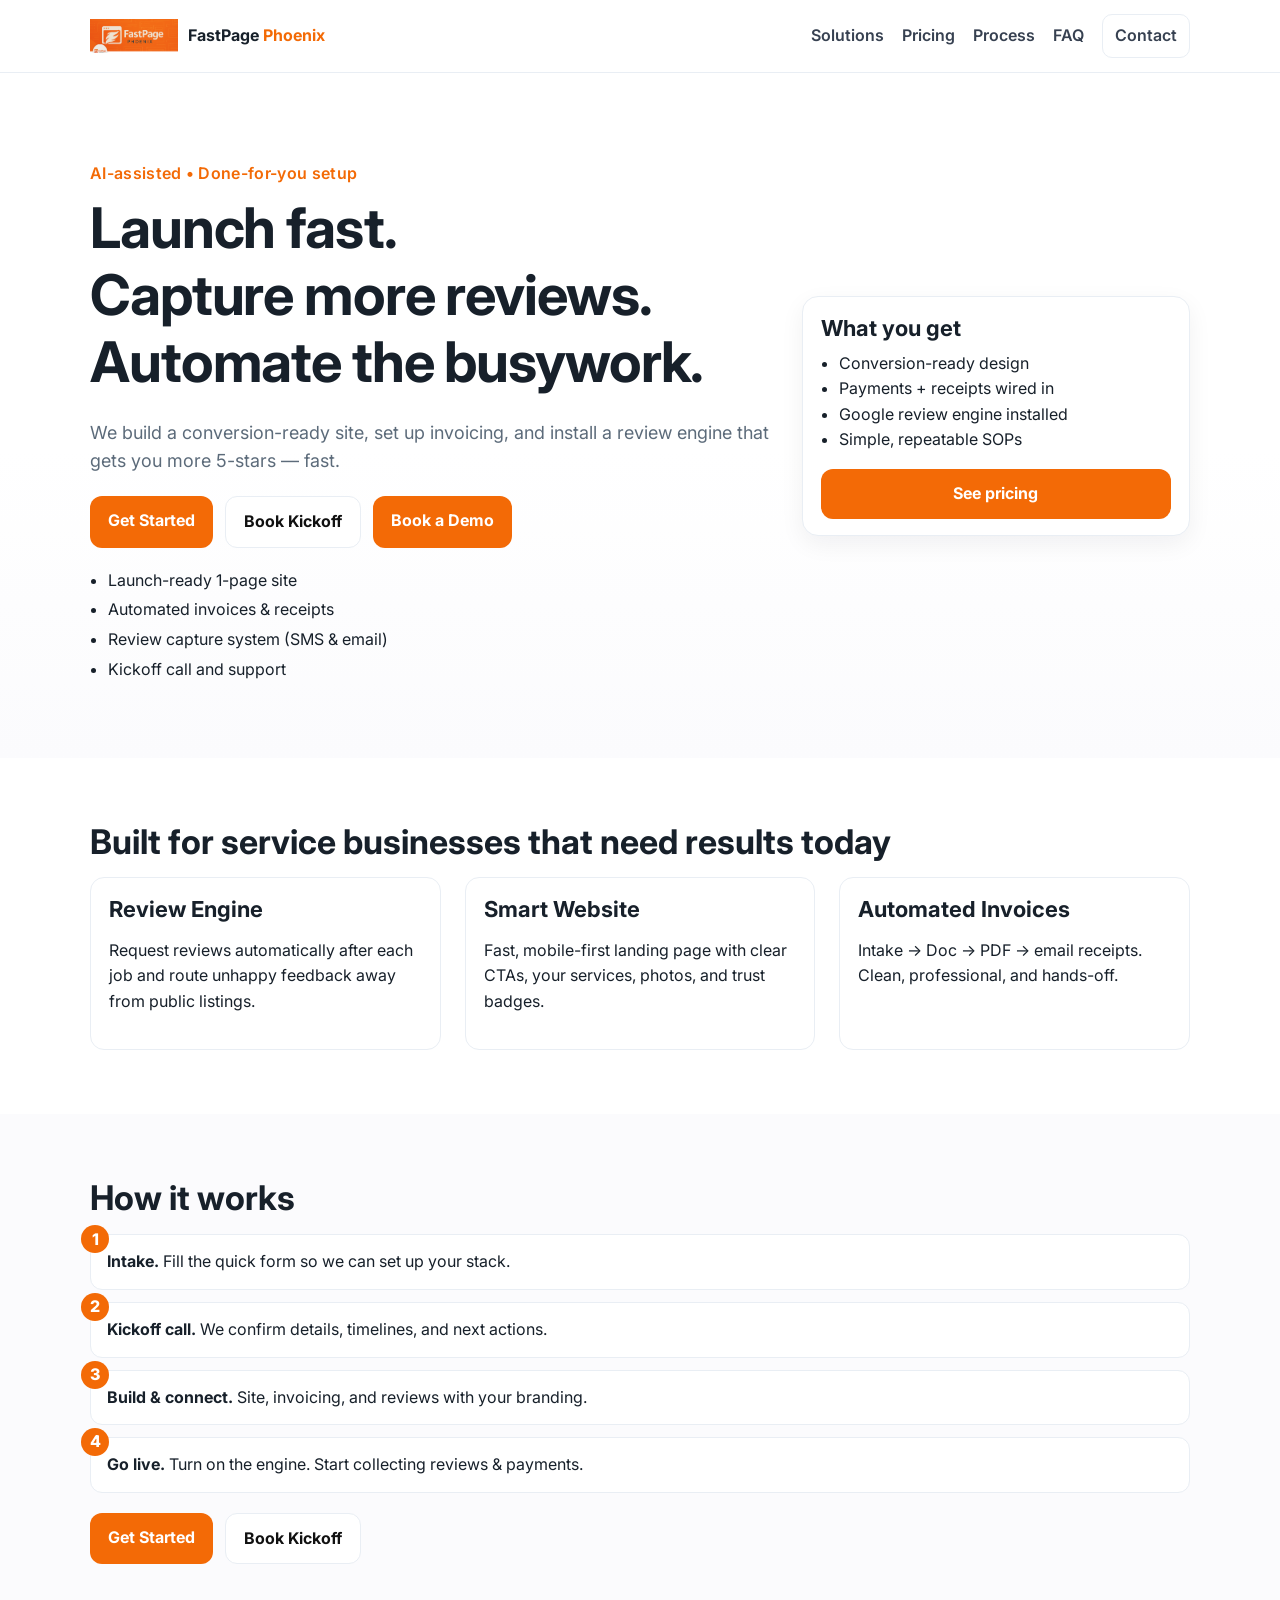
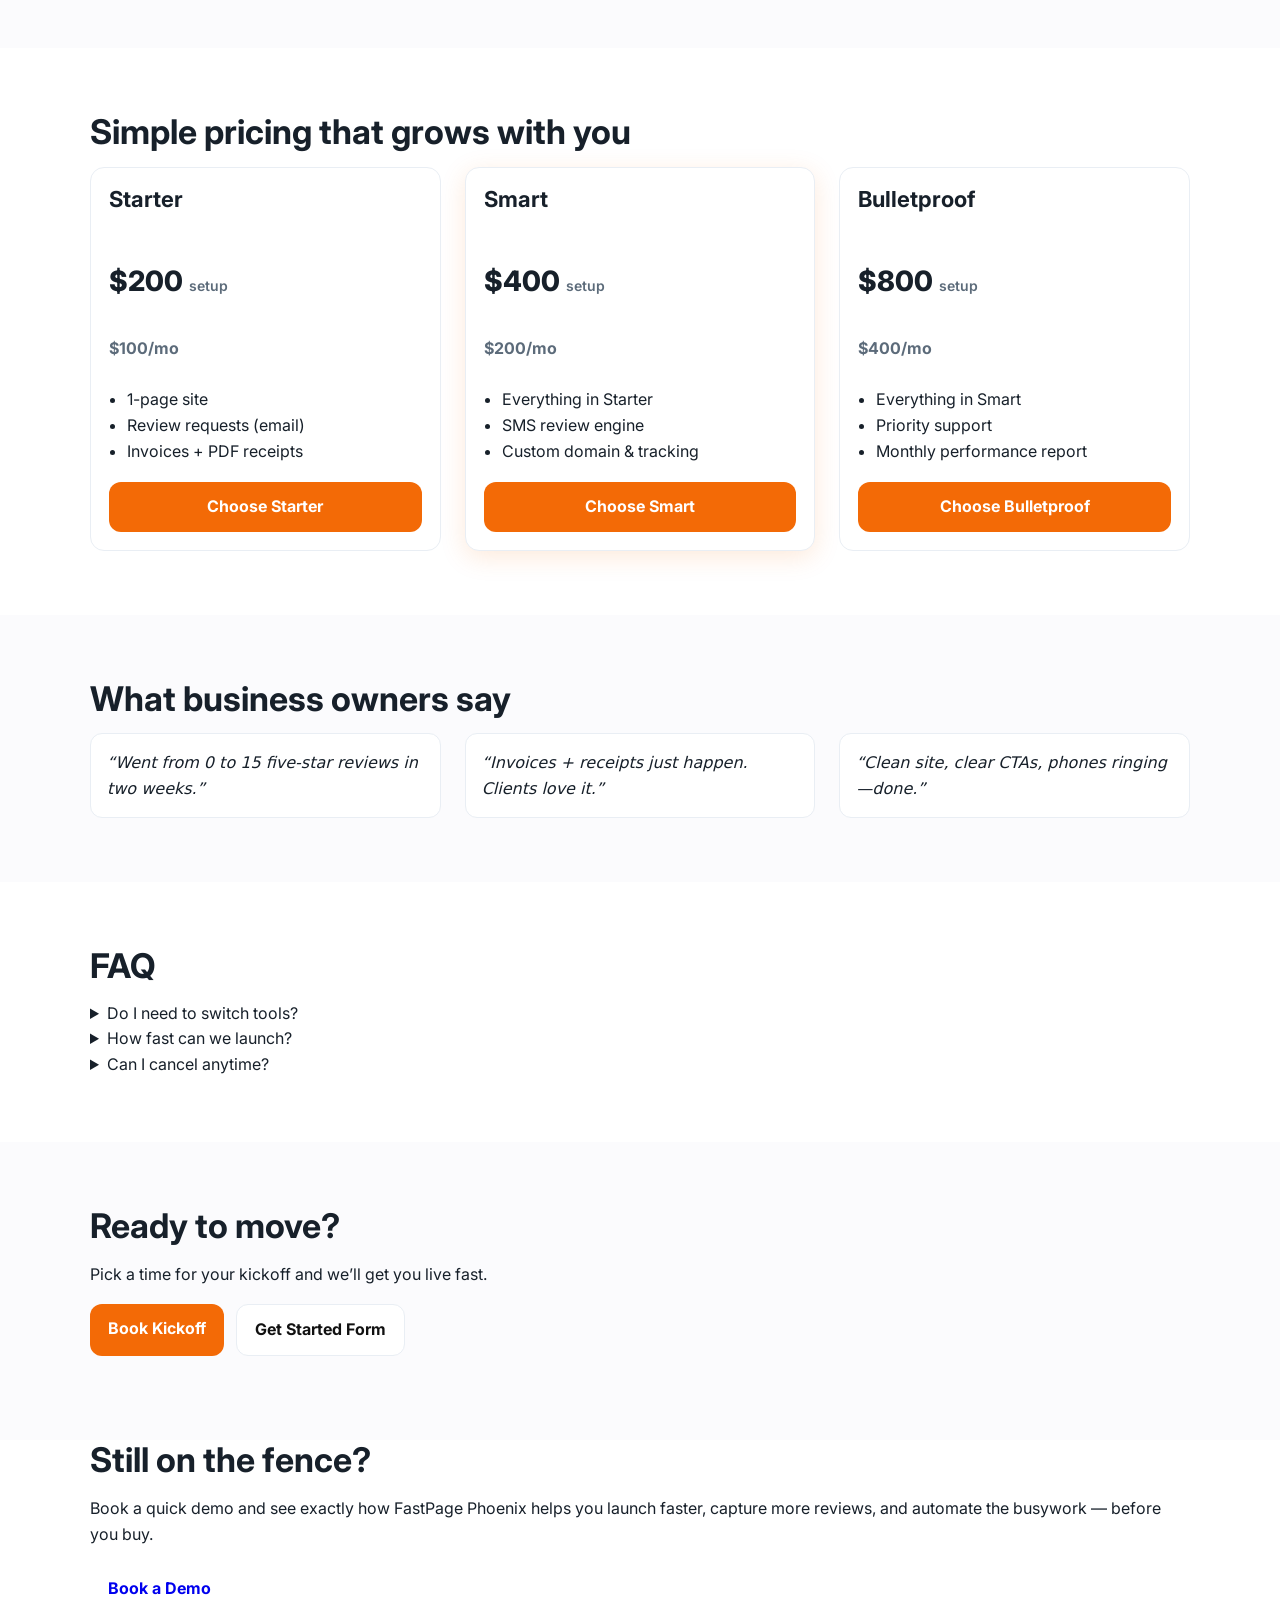
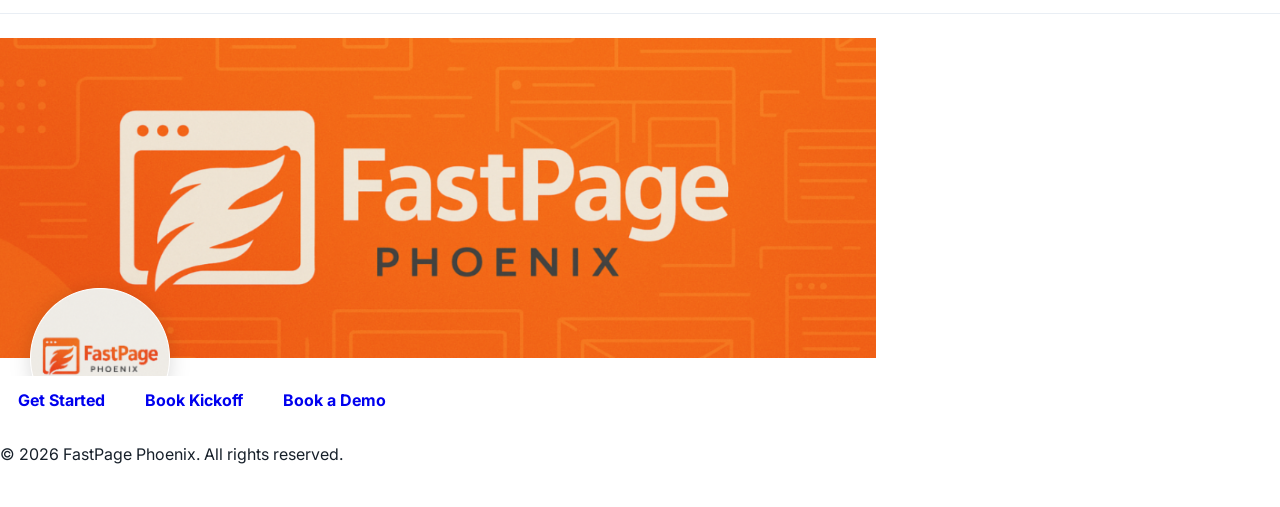
==== commit afdfb625: "Update index.html footer updates" ====
--- a/index.html
+++ b/index.html
@@ -55,8 +55,9 @@
           We build a conversion-ready site, set up invoicing, and install a review engine that gets you more 5-stars — fast.
         </p>
         <div class="ctas">
-          <a class="btn btn--primary" href="https://docs.google.com/forms/d/e/1FAIpQLSdMvU1Q_uMqbqT7hCtHx8H9uA9_5kSIBjVQcC4Zzkyh6FXNuA/viewform?usp=header" target="_blank" rel="noopener">Get Started</a>
-          <a class="btn btn--ghost" href="https://calendar.google.com/appointments/schedules/AcZssZ1zeyK4Tsy1887gyOezfktqXX1PxUopgLDgEw5p9P5_sXHx3xIissY-zIVmt_YNu31w_pUWY5rR" target="_blank" rel="noopener">Book Kickoff</a>
+          <a class="btn btn--primary" href="https://docs.google.com/forms/d/e/1FAIpQLSdMvU1Q_uMqbqT7hCtHx8H9uA9_5kSIBjVQcC4Zzkyh6FXNuA/viewform?usp=header" target="_blank" rel="noopener" class="btn">Get Started</a>
+          <a class="btn btn--ghost" href="https://calendar.google.com/appointments/schedules/AcZssZ1zeyK4Tsy1887gyOezfktqXX1PxUopgLDgEw5p9P5_sXHx3xIissY-zIVmt_YNu31w_pUWY5rR" target="_blank" rel="noopener" class="btn">Book Kickoff</a>
+          <a class="btn btn--primary" href="https://calendar.google.com/appointments/schedules/AcZssZ1zeyK4Tsy1887gyOezfktqXX1PxUopgLDgEw5p9P5_sXHx3xIissY-zIVmt_YNu31w_pUWY5rR" target="_blank" rel="noopener" class="btn small">Book a Demo</a>
         </div>
 
         <ul class="bullets">
@@ -219,18 +220,23 @@
   </div>
 </section>
 
-  <!-- Footer -->
   <footer class="footer">
-    <div class="container footer__inner">
-      <span>© <span id="year"></span> FastPage Phoenix</span>
-      <nav class="footer__nav">
-        <a href="#solutions">Solutions</a>
-        <a href="#pricing">Pricing</a>
-        <a href="#process">Process</a>
-        <a href="#faq">FAQ</a>
-      </nav>
-    </div>
-  </footer>
+  <div class="footer-content">
+    <img src="logo.png" alt="FastPage Phoenix" class="footer-logo">
+
+    <div class="footer-buttons">
+      <a href="https://docs.google.com/forms/d/e/1FAIpQLSdMvU1Q_uMqbqT7hCtHx8H9uA9_5kSIBjVQcC4Zzkyh6FXNuA/viewform?usp=header" 
+         class="btn">Get Started</a>
+      <a href="https://calendar.google.com/appointments/schedules/AcZssZ1zeyK4Tsy1887gyOezfktqXX1PxUopgLDgEw5p9P5_sXHx3xIissY-zIVmt_YNu31w_pUWY5rR" 
+         class="btn">Book Kickoff</a>
+      <a href="https://calendar.google.com/appointments/schedules/AcZssZ1zeyK4Tsy1887gyOezfktqXX1PxUopgLDgEw5p9P5_sXHx3xIissY-zIVmt_YNu31w_pUWY5rR" 
+         class="btn small">Book a Demo</a>
+    </div>
+
+    <p class="footer-copy">© <span id="year"></span> FastPage Phoenix. All rights reserved.</p>
+  </div>
+</footer>
+
 
   <script>
     // mobile menu
--- a/styles.css
+++ b/styles.css
@@ -123,3 +123,22 @@
 .footer__nav{display:flex;gap:14px}
 .footer__nav a{text-decoration:none;color:#444}
 .footer__nav a:hover{color:var(--brand)}
+
+/* Header Demo Button */
+header .btn.small {
+  background: transparent;
+  border: 2px solid var(--brand);
+  color: var(--brand);
+  padding: 8px 18px;
+  margin-left: 12px;
+  border-radius: 6px;
+  font-size: 0.9rem;
+  font-weight: 600;
+  transition: all 0.2s ease;
+}
+
+header .btn.small:hover {
+  background: var(--brand);
+  color: #fff;
+}
+
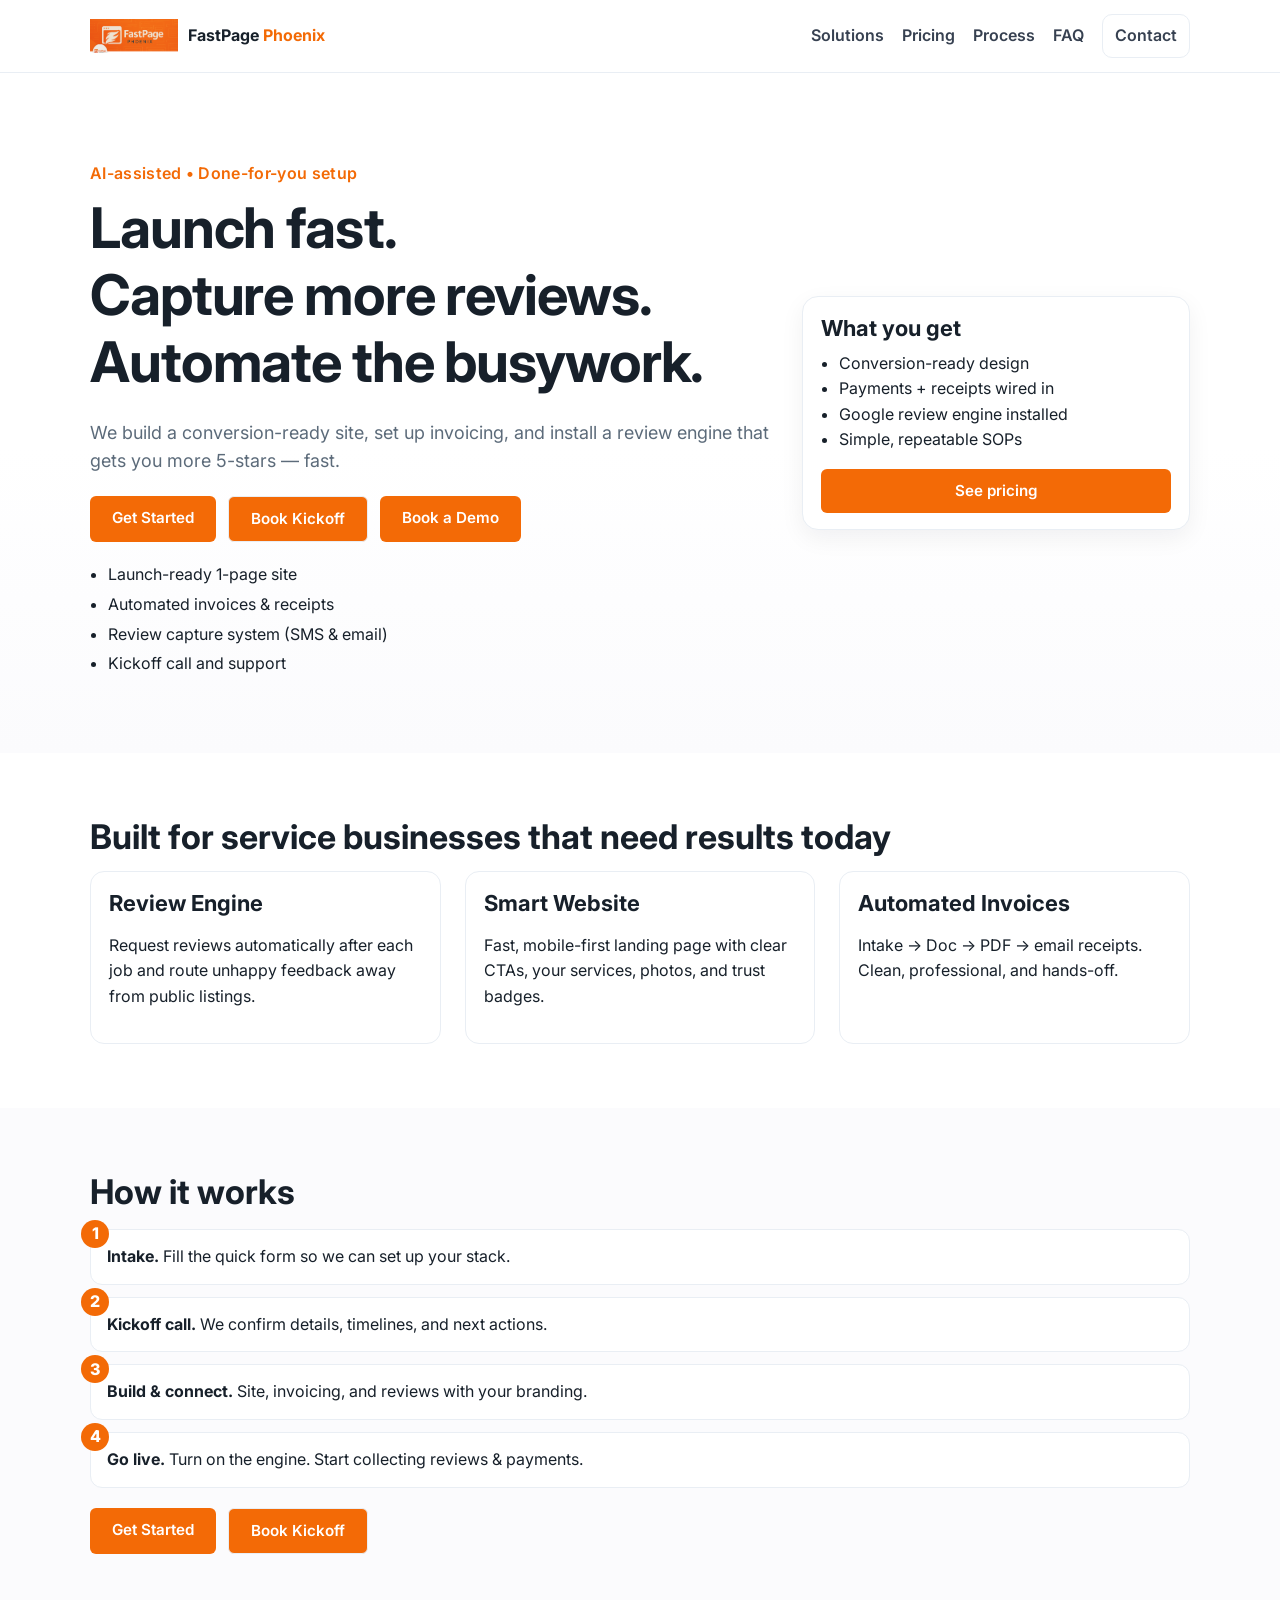
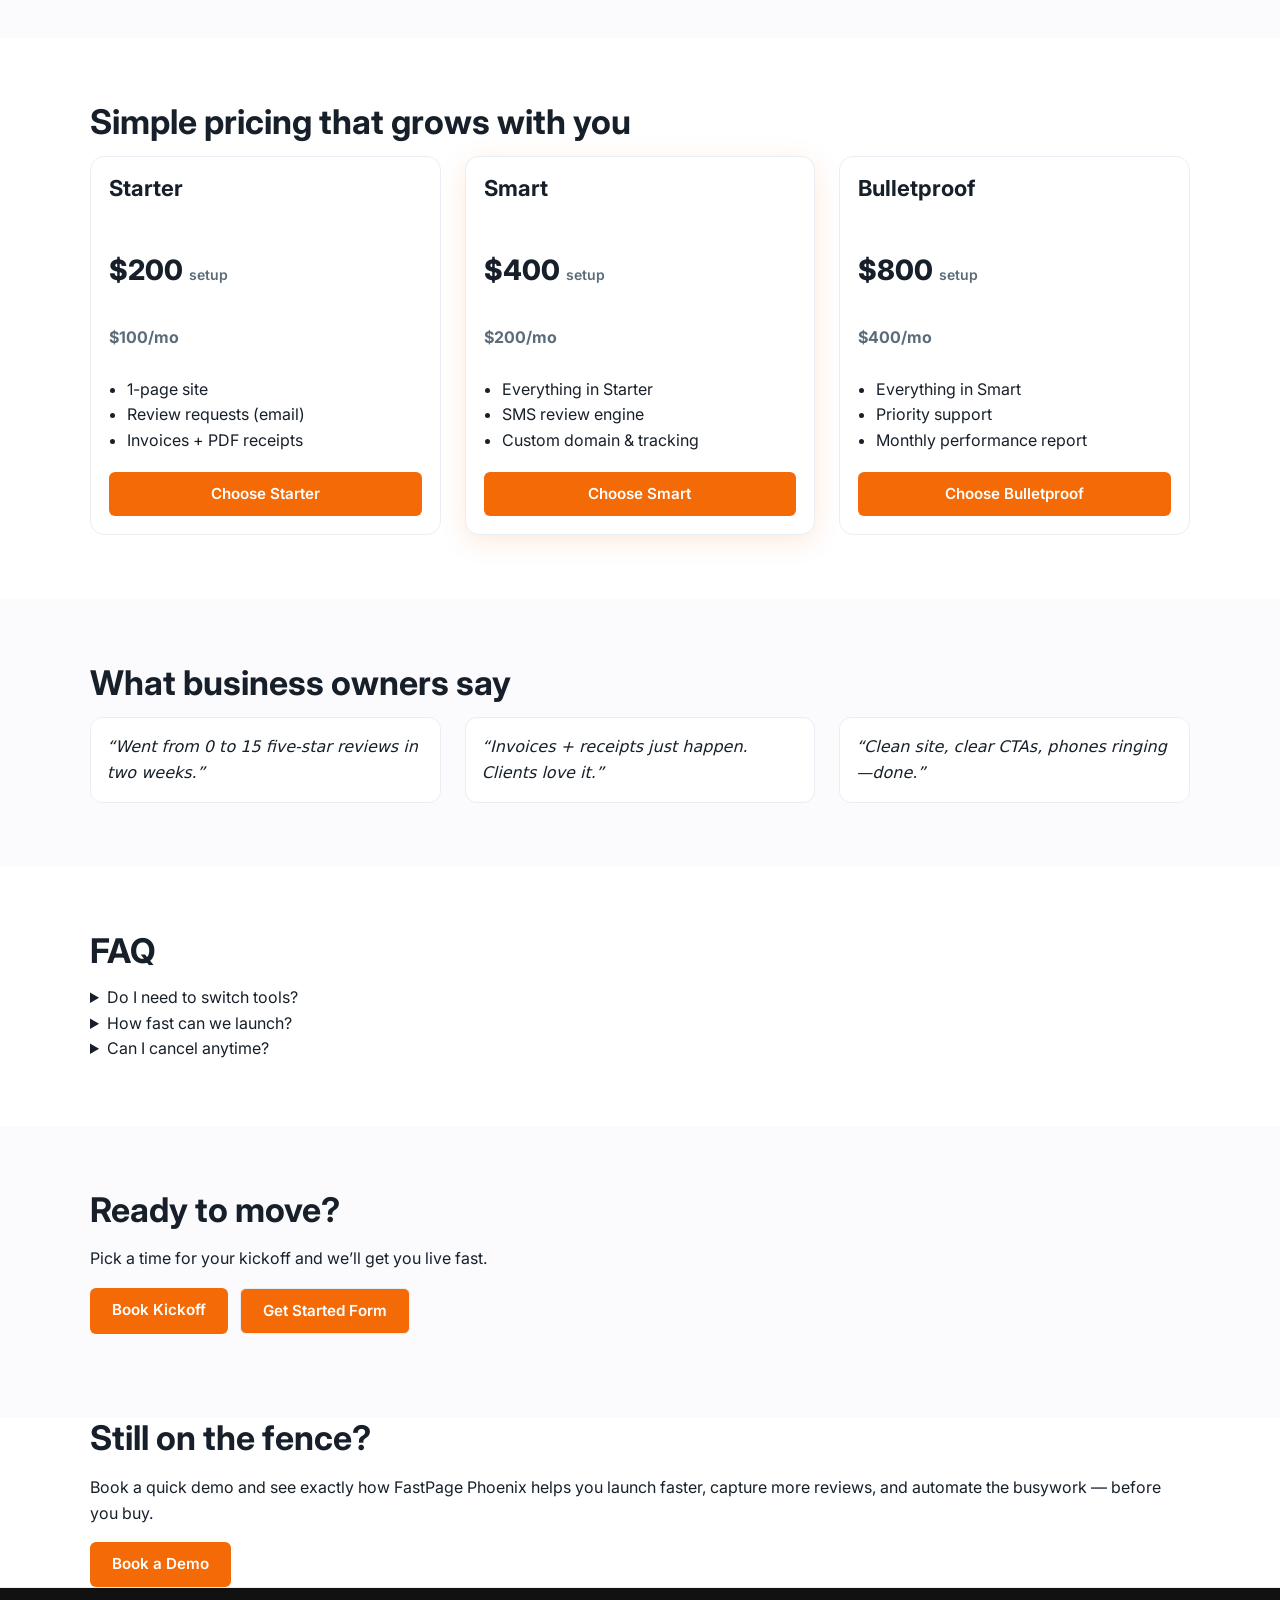
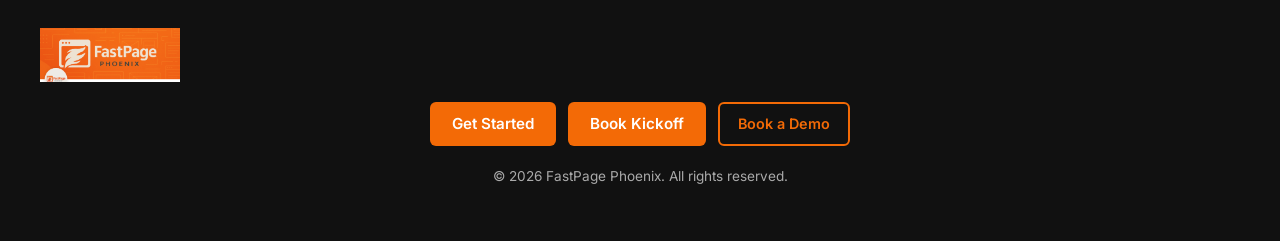
==== commit 4a569867: "Update index.html More footer update" ====
--- a/index.html
+++ b/index.html
@@ -221,22 +221,23 @@
 </section>
 
   <footer class="footer">
+  <div class="footer-divider"></div>
+
   <div class="footer-content">
     <img src="logo.png" alt="FastPage Phoenix" class="footer-logo">
 
     <div class="footer-buttons">
-      <a href="https://docs.google.com/forms/d/e/1FAIpQLSdMvU1Q_uMqbqT7hCtHx8H9uA9_5kSIBjVQcC4Zzkyh6FXNuA/viewform?usp=header" 
+      <a href="https://docs.google.com/forms/d/e/1FAIpQLSdMvU1Q_uMqbpT7hCtHx8H9uA9_5kSIBjVQcC4Zzkyh6FXNuA/viewform?usp=header" 
          class="btn">Get Started</a>
-      <a href="https://calendar.google.com/appointments/schedules/AcZssZ1zeyK4Tsy1887gyOezfktqXX1PxUopgLDgEw5p9P5_sXHx3xIissY-zIVmt_YNu31w_pUWY5rR" 
+      <a href="https://calendar.google.com/appointments/schedules/AcZssZ1zeyK4Tsy1887gy0ezfktqXX1PxUopgLDgEw5p9P5_sXHx3xIissY-zIVmt_YNu31w_pUWY5rR" 
          class="btn">Book Kickoff</a>
-      <a href="https://calendar.google.com/appointments/schedules/AcZssZ1zeyK4Tsy1887gyOezfktqXX1PxUopgLDgEw5p9P5_sXHx3xIissY-zIVmt_YNu31w_pUWY5rR" 
+      <a href="https://calendar.google.com/appointments/schedules/AcZssZ1zeyK4Tsy1887gy0ezfktqXX1PxUopgLDgEw5p9P5_sXHx3xIissY-zIVmt_YNu31w_pUWY5rR" 
          class="btn small">Book a Demo</a>
     </div>
 
     <p class="footer-copy">© <span id="year"></span> FastPage Phoenix. All rights reserved.</p>
   </div>
 </footer>
-
 
   <script>
     // mobile menu
--- a/styles.css
+++ b/styles.css
@@ -142,3 +142,69 @@
   color: #fff;
 }
 
+/* =========================
+   Footer Styles
+   ========================= */
+.footer {
+  background: #111; /* dark, sleek background */
+  color: #fff;
+  padding: 40px 20px;
+  text-align: center;
+}
+
+.footer-content {
+  max-width: 1200px;
+  margin: 0 auto;
+}
+
+.footer-logo {
+  width: 140px;
+  margin-bottom: 20px;
+}
+
+.footer-buttons {
+  margin: 20px 0;
+  display: flex;
+  justify-content: center;
+  flex-wrap: wrap;
+  gap: 12px;
+}
+
+.footer-copy {
+  font-size: 0.85rem;
+  color: #aaa;
+  margin-top: 20px;
+}
+
+/* =========================
+   Button Styles
+   ========================= */
+.btn {
+  display: inline-block;
+  background: var(--brand);
+  color: #fff;
+  padding: 10px 22px;
+  border-radius: 6px;
+  font-size: 0.95rem;
+  font-weight: 600;
+  text-decoration: none;
+  transition: all 0.3s ease;
+}
+
+.btn:hover {
+  background: var(--brand-dark);
+  transform: translateY(-2px);
+}
+
+.btn.small {
+  background: transparent;
+  border: 2px solid var(--brand);
+  color: var(--brand);
+  padding: 8px 18px;
+  font-size: 0.9rem;
+}
+
+.btn.small:hover {
+  background: var(--brand);
+  color: #fff;
+}
